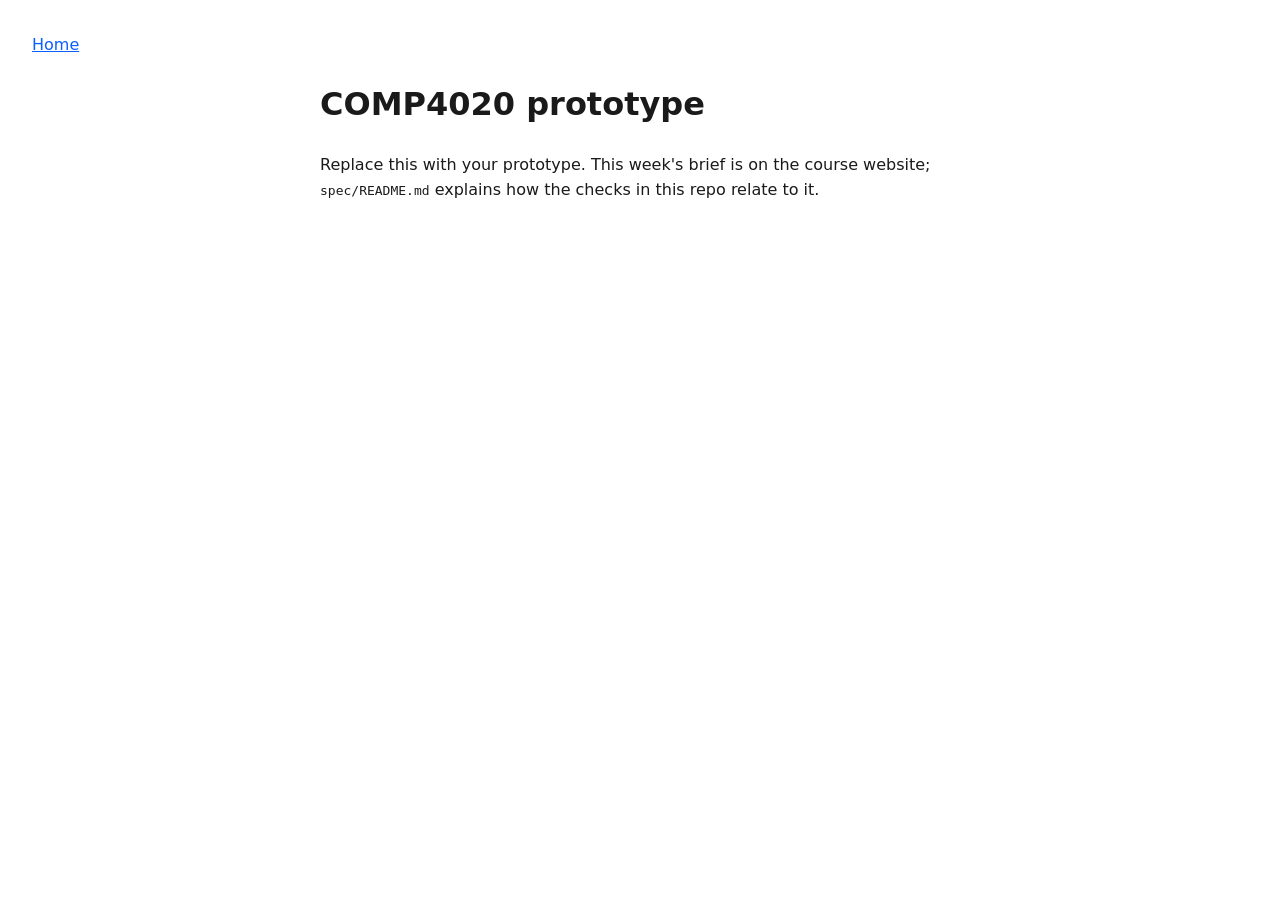
==== index.html @ 518e5206 "Initial commit" ====
<!doctype html>
<html lang="en-AU">
  <head>
    <meta charset="UTF-8" />
    <meta name="viewport" content="width=device-width, initial-scale=1.0" />
    <title>COMP4020 prototype</title>
    <link rel="stylesheet" href="./styles.css" />
  </head>
  <body>
    <header>
      <nav aria-label="Primary">
        <a href="./">Home</a>
      </nav>
    </header>
    <main>
      <h1>COMP4020 prototype</h1>
      <p data-testid="intro">
        Replace this with your prototype. This week's brief is on the course website;
        <code>spec/README.md</code> explains how the checks in this repo relate to it.
      </p>
    </main>
    <script type="module" src="./main.ts"></script>
  </body>
</html>
---- styles.css ----
body {
  margin: 0;
  padding: 2rem;
  font-family: system-ui, sans-serif;
  line-height: 1.6;
  color: #1a1a1a;
}

main {
  max-width: 40rem;
  margin: 0 auto;
}

a {
  color: #0b5fff;
}
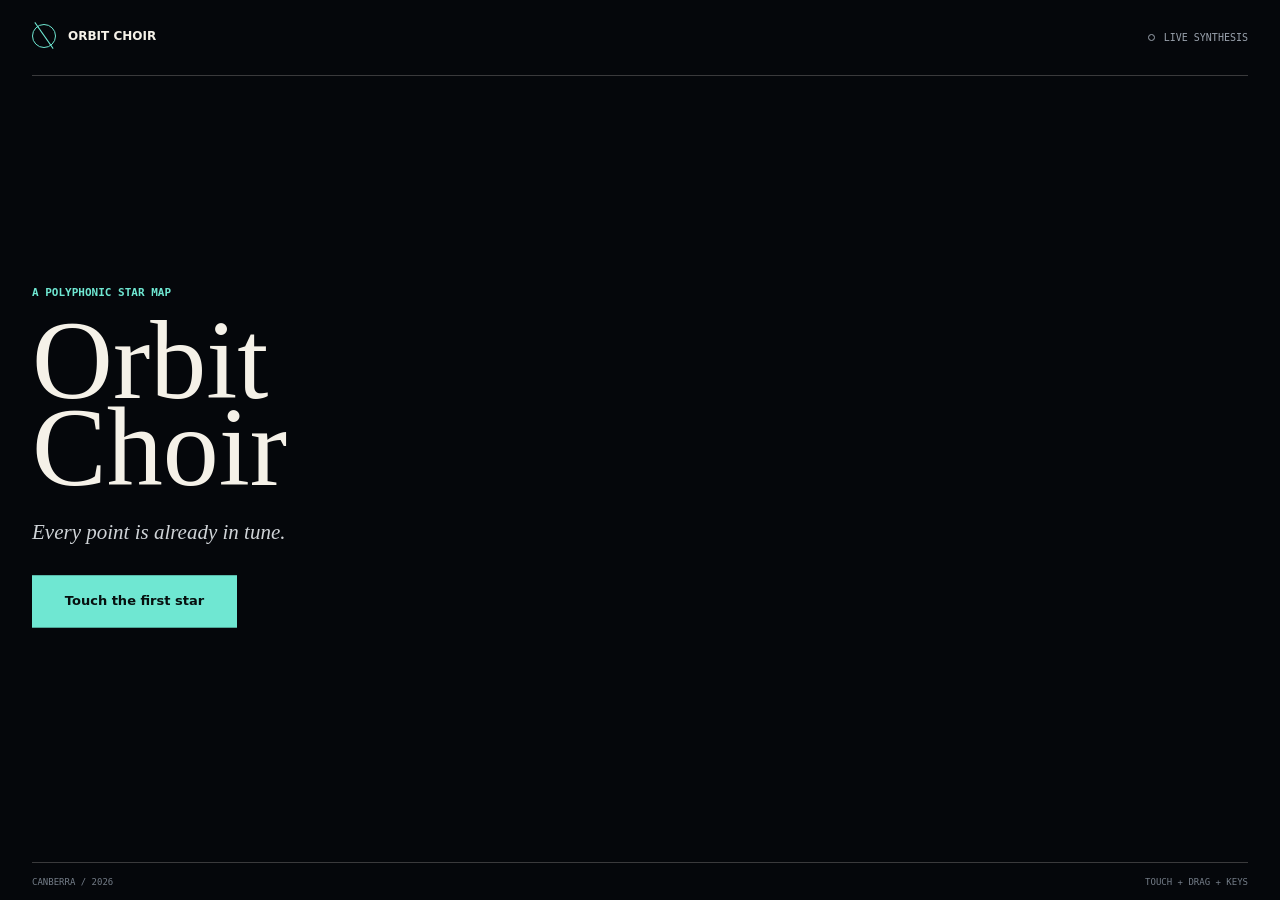
==== commit 29bd67cf: "feat: build the orbit choir instrument" ====
--- a/index.html
+++ b/index.html
@@ -3,21 +3,92 @@
   <head>
     <meta charset="UTF-8" />
     <meta name="viewport" content="width=device-width, initial-scale=1.0" />
-    <title>COMP4020 prototype</title>
+    <title>Orbit Choir | A playable star map</title>
+    <meta
+      name="description"
+      content="Orbit Choir is a browser instrument that turns touch, movement and keys into a luminous field of live-synthesised sound."
+    />
+    <meta property="og:type" content="website" />
+    <meta property="og:image" content="./card.png" />
+    <meta name="twitter:card" content="summary_large_image" />
+    <meta name="theme-color" content="#05070b" />
     <link rel="stylesheet" href="./styles.css" />
   </head>
   <body>
-    <header>
-      <nav aria-label="Primary">
-        <a href="./">Home</a>
-      </nav>
-    </header>
-    <main>
-      <h1>COMP4020 prototype</h1>
-      <p data-testid="intro">
-        Replace this with your prototype. This week's brief is on the course website;
-        <code>spec/README.md</code> explains how the checks in this repo relate to it.
+    <main
+      id="instrument-stage"
+      class="instrument-stage"
+      data-testid="instrument"
+      data-state="waiting"
+    >
+      <canvas
+        id="star-field"
+        aria-label="Playable star field. Touch, drag, or use the letter keys from A to semicolon to make sound."
+      ></canvas>
+
+      <header class="topbar">
+        <nav aria-label="Primary">
+          <a class="wordmark" href="#top" aria-label="Orbit Choir home">
+            <span class="wordmark-mark" aria-hidden="true"></span>
+            <span>ORBIT CHOIR</span>
+          </a>
+        </nav>
+        <div class="live-state" aria-hidden="true">
+          <span class="live-dot"></span>
+          <span>LIVE SYNTHESIS</span>
+        </div>
+      </header>
+
+      <section class="opening" id="top" aria-labelledby="instrument-title">
+        <p class="eyebrow">A POLYPHONIC STAR MAP</p>
+        <h1 id="instrument-title">Orbit<br />Choir</h1>
+        <p class="opening-line">Every point is already in tune.</p>
+        <button
+          class="begin-button"
+          type="button"
+          data-testid="begin-instrument"
+          aria-controls="instrument-stage"
+        >
+          Touch the first star
+        </button>
+      </section>
+
+      <section class="performance-panel" aria-label="Instrument controls">
+        <div class="voice-control" role="group" aria-label="Voice">
+          <span class="control-label">VOICE</span>
+          <button class="voice-button is-active" type="button" data-voice="glass" aria-pressed="true">
+            Glass
+          </button>
+          <button class="voice-button" type="button" data-voice="ember" aria-pressed="false">
+            Ember
+          </button>
+          <button class="voice-button" type="button" data-voice="pulse" aria-pressed="false">
+            Pulse
+          </button>
+        </div>
+        <button class="clear-button" type="button" data-testid="clear-sky">Clear sky</button>
+      </section>
+
+      <section class="readout" aria-label="Current sound">
+        <div>
+          <span class="readout-label">CURRENT STAR</span>
+          <strong class="note-name" data-testid="note-name">C4</strong>
+        </div>
+        <div>
+          <span class="readout-label">CONSTELLATION</span>
+          <strong class="note-count" data-testid="note-count">00</strong>
+        </div>
+      </section>
+
+      <p class="key-line" aria-hidden="true">A&nbsp; S&nbsp; D&nbsp; F&nbsp; G&nbsp; H&nbsp; J&nbsp; K&nbsp; L&nbsp; ;</p>
+      <p class="instrument-status" data-testid="instrument-status" role="status" aria-live="polite">
+        The sky is waiting.
       </p>
+
+      <footer>
+        <span>CANBERRA / 2026</span>
+        <span>TOUCH + DRAG + KEYS</span>
+      </footer>
     </main>
     <script type="module" src="./main.ts"></script>
   </body>
--- a/styles.css
+++ b/styles.css
@@ -1,16 +1,447 @@
+:root {
+  color-scheme: dark;
+  font-family: Inter, ui-sans-serif, system-ui, -apple-system, BlinkMacSystemFont, "Segoe UI", sans-serif;
+  color: #f5f1e8;
+  background: #05070b;
+  font-synthesis: none;
+  --ink: #f5f1e8;
+  --muted: #9aa2ad;
+  --line: rgba(245, 241, 232, 0.22);
+  --cyan: #6fe7d2;
+  --gold: #f4bd5b;
+  --coral: #ff795f;
+}
+
+* {
+  box-sizing: border-box;
+}
+
+html,
 body {
+  min-width: 320px;
+  min-height: 100%;
   margin: 0;
-  padding: 2rem;
-  font-family: system-ui, sans-serif;
-  line-height: 1.6;
-  color: #1a1a1a;
-}
-
-main {
-  max-width: 40rem;
-  margin: 0 auto;
-}
-
+  overflow: hidden;
+  background: #05070b;
+}
+
+button,
 a {
-  color: #0b5fff;
-}
+  -webkit-tap-highlight-color: transparent;
+}
+
+button {
+  color: inherit;
+  font: inherit;
+}
+
+button:focus-visible,
+a:focus-visible {
+  outline: 2px solid var(--gold);
+  outline-offset: 4px;
+}
+
+.instrument-stage {
+  position: relative;
+  width: 100%;
+  min-height: 100svh;
+  isolation: isolate;
+  overflow: hidden;
+  background: #05070b;
+}
+
+#star-field {
+  position: absolute;
+  inset: 0;
+  width: 100%;
+  height: 100%;
+  touch-action: none;
+  cursor: crosshair;
+}
+
+.topbar,
+footer {
+  position: absolute;
+  z-index: 3;
+  right: 32px;
+  left: 32px;
+  display: flex;
+  align-items: center;
+  justify-content: space-between;
+  letter-spacing: 0;
+}
+
+.topbar {
+  top: 0;
+  height: 76px;
+  border-bottom: 1px solid var(--line);
+}
+
+.wordmark {
+  display: inline-flex;
+  gap: 12px;
+  align-items: center;
+  color: var(--ink);
+  font-size: 12px;
+  font-weight: 750;
+  text-decoration: none;
+}
+
+.wordmark-mark {
+  position: relative;
+  width: 24px;
+  height: 24px;
+  border: 1px solid var(--cyan);
+  border-radius: 50%;
+}
+
+.wordmark-mark::after {
+  position: absolute;
+  top: 10px;
+  left: -5px;
+  width: 32px;
+  height: 1px;
+  background: var(--cyan);
+  content: "";
+  transform: rotate(55deg);
+}
+
+.live-state {
+  display: flex;
+  gap: 9px;
+  align-items: center;
+  color: var(--muted);
+  font-family: ui-monospace, SFMono-Regular, Menlo, monospace;
+  font-size: 10px;
+}
+
+.live-dot {
+  width: 7px;
+  height: 7px;
+  border: 1px solid var(--muted);
+  border-radius: 50%;
+}
+
+[data-state="playing"] .live-dot {
+  background: var(--cyan);
+  border-color: var(--cyan);
+  box-shadow: 0 0 12px rgba(111, 231, 210, 0.8);
+}
+
+.opening {
+  position: absolute;
+  z-index: 2;
+  top: 50%;
+  left: max(32px, calc((100% - 1400px) / 2));
+  width: min(620px, calc(100% - 64px));
+  transform: translateY(-48%);
+  transition: opacity 500ms ease, transform 700ms ease, visibility 500ms;
+}
+
+.eyebrow {
+  margin: 0 0 18px;
+  color: var(--cyan);
+  font-family: ui-monospace, SFMono-Regular, Menlo, monospace;
+  font-size: 11px;
+  font-weight: 700;
+}
+
+h1 {
+  max-width: 100%;
+  margin: 0;
+  font-family: Georgia, "Times New Roman", serif;
+  font-size: 112px;
+  font-weight: 400;
+  line-height: 0.78;
+  letter-spacing: 0;
+}
+
+.opening-line {
+  margin: 28px 0 30px;
+  color: #cfd3d7;
+  font-family: Georgia, "Times New Roman", serif;
+  font-size: 21px;
+  font-style: italic;
+}
+
+.begin-button {
+  min-width: 205px;
+  min-height: 52px;
+  padding: 0 22px;
+  border: 1px solid var(--cyan);
+  border-radius: 0;
+  background: var(--cyan);
+  color: #07100f;
+  cursor: pointer;
+  font-size: 13px;
+  font-weight: 760;
+  transition: color 180ms ease, background 180ms ease, transform 180ms ease;
+}
+
+.begin-button:hover {
+  background: transparent;
+  color: var(--cyan);
+  transform: translateY(-2px);
+}
+
+[data-state="playing"] .opening {
+  visibility: hidden;
+  opacity: 0;
+  transform: translateY(-42%);
+  pointer-events: none;
+}
+
+.performance-panel,
+.readout,
+.key-line,
+.instrument-status {
+  position: absolute;
+  z-index: 3;
+  opacity: 0;
+  pointer-events: none;
+  transition: opacity 400ms ease 180ms;
+}
+
+[data-state="playing"] .performance-panel,
+[data-state="playing"] .readout,
+[data-state="playing"] .key-line,
+[data-state="playing"] .instrument-status {
+  opacity: 1;
+  pointer-events: auto;
+}
+
+.performance-panel {
+  top: 96px;
+  right: 32px;
+  display: flex;
+  gap: 30px;
+  align-items: flex-end;
+}
+
+.voice-control {
+  display: flex;
+  align-items: center;
+  border-bottom: 1px solid var(--line);
+}
+
+.control-label {
+  margin-right: 12px;
+  color: var(--muted);
+  font-family: ui-monospace, SFMono-Regular, Menlo, monospace;
+  font-size: 9px;
+}
+
+.voice-button,
+.clear-button {
+  min-height: 35px;
+  border: 0;
+  border-radius: 0;
+  background: transparent;
+  color: var(--muted);
+  cursor: pointer;
+  font-size: 11px;
+}
+
+.voice-button {
+  min-width: 58px;
+  border-bottom: 2px solid transparent;
+}
+
+.voice-button:hover,
+.voice-button.is-active {
+  color: var(--ink);
+}
+
+.voice-button.is-active {
+  border-bottom-color: var(--coral);
+}
+
+.clear-button {
+  padding: 0;
+  color: var(--cyan);
+  text-decoration: underline;
+  text-underline-offset: 5px;
+}
+
+.readout {
+  top: 50%;
+  left: 32px;
+  display: grid;
+  gap: 26px;
+  transform: translateY(-50%);
+}
+
+.readout > div {
+  display: grid;
+  gap: 4px;
+}
+
+.readout-label {
+  color: var(--muted);
+  font-family: ui-monospace, SFMono-Regular, Menlo, monospace;
+  font-size: 9px;
+}
+
+.note-name,
+.note-count {
+  color: var(--ink);
+  font-family: Georgia, "Times New Roman", serif;
+  font-size: 34px;
+  font-weight: 400;
+}
+
+.note-count {
+  color: var(--gold);
+}
+
+.key-line {
+  right: 32px;
+  bottom: 58px;
+  margin: 0;
+  color: var(--muted);
+  font-family: ui-monospace, SFMono-Regular, Menlo, monospace;
+  font-size: 10px;
+}
+
+.instrument-status {
+  bottom: 57px;
+  left: 32px;
+  max-width: 40ch;
+  margin: 0;
+  color: var(--muted);
+  font-size: 11px;
+}
+
+footer {
+  bottom: 0;
+  height: 38px;
+  border-top: 1px solid var(--line);
+  color: #747d88;
+  font-family: ui-monospace, SFMono-Regular, Menlo, monospace;
+  font-size: 9px;
+  pointer-events: none;
+}
+
+@media (max-width: 760px) {
+  .topbar,
+  footer {
+    right: 18px;
+    left: 18px;
+  }
+
+  .topbar {
+    height: 62px;
+  }
+
+  .opening {
+    left: 22px;
+    width: calc(100% - 44px);
+  }
+
+  h1 {
+    font-size: 76px;
+  }
+
+  .opening-line {
+    margin-top: 24px;
+    font-size: 18px;
+  }
+
+  .performance-panel {
+    top: 78px;
+    right: 18px;
+    left: 18px;
+    justify-content: space-between;
+  }
+
+  .readout {
+    top: auto;
+    bottom: 84px;
+    left: 18px;
+    grid-template-columns: auto auto;
+    gap: 26px;
+    transform: none;
+  }
+
+  .key-line {
+    display: none;
+  }
+
+  .instrument-status {
+    top: 132px;
+    bottom: auto;
+    left: 18px;
+  }
+}
+
+@media (max-width: 600px) {
+  .live-state {
+    font-size: 8px;
+  }
+
+  .performance-panel {
+    gap: 14px;
+  }
+
+  .control-label {
+    display: none;
+  }
+
+  .voice-button {
+    min-width: 49px;
+    font-size: 10px;
+  }
+
+  .clear-button {
+    font-size: 10px;
+  }
+
+  footer span:last-child {
+    display: none;
+  }
+}
+
+@media (max-height: 600px) and (orientation: landscape) {
+  .topbar {
+    height: 54px;
+  }
+
+  .opening {
+    transform: translateY(-42%);
+  }
+
+  .eyebrow {
+    margin-bottom: 10px;
+  }
+
+  h1 {
+    font-size: 62px;
+    line-height: 0.82;
+  }
+
+  .opening-line {
+    margin: 16px 0;
+    font-size: 16px;
+  }
+
+  .begin-button {
+    min-height: 44px;
+  }
+
+  .performance-panel {
+    top: 68px;
+  }
+
+  .readout {
+    bottom: 54px;
+  }
+}
+
+@media (prefers-reduced-motion: reduce) {
+  *,
+  *::before,
+  *::after {
+    scroll-behavior: auto !important;
+    transition-duration: 0.01ms !important;
+  }
+}
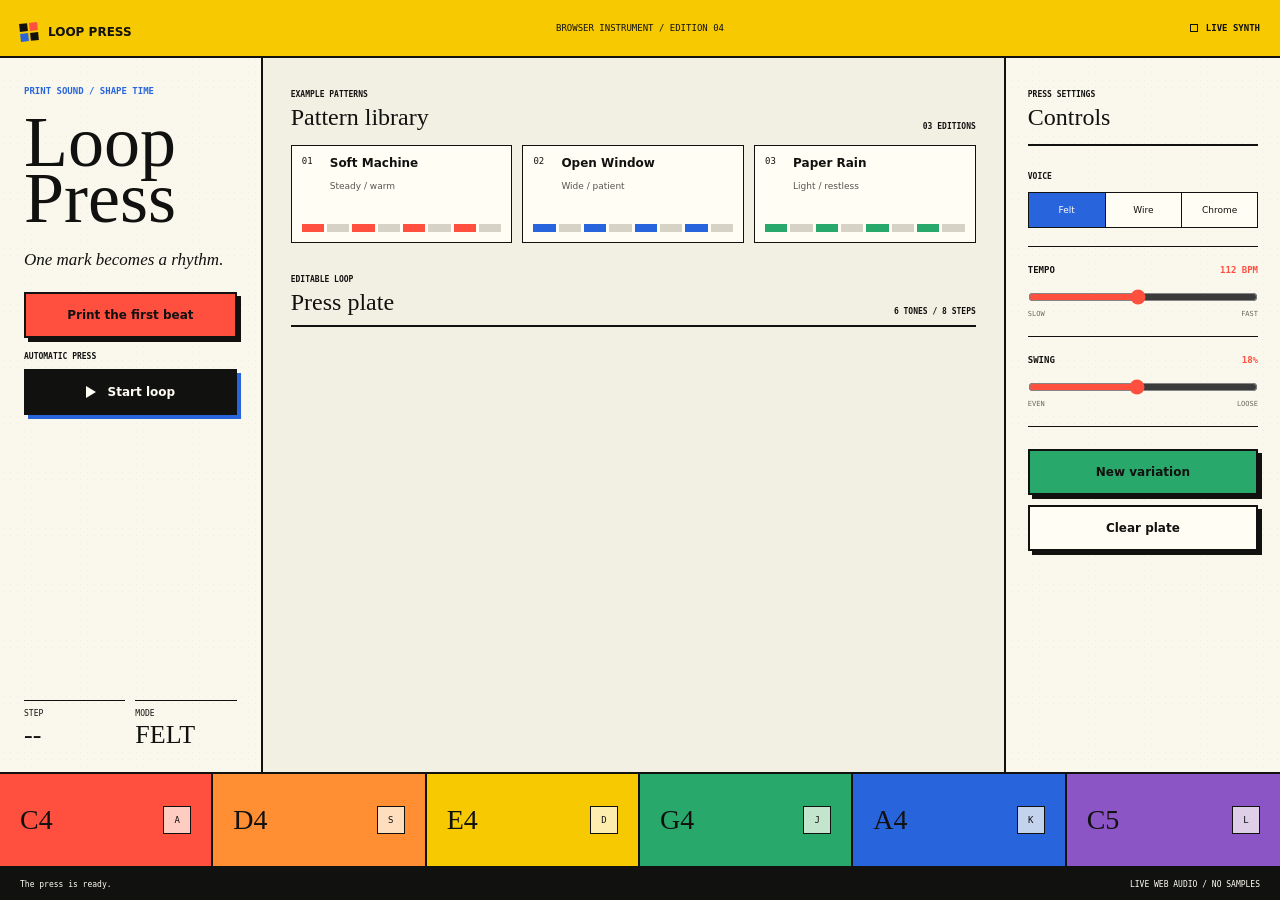
==== commit 8814c1ed: "feat: replace the star map with loop press" ====
--- a/index.html
+++ b/index.html
@@ -3,91 +3,165 @@
   <head>
     <meta charset="UTF-8" />
     <meta name="viewport" content="width=device-width, initial-scale=1.0" />
-    <title>Orbit Choir | A playable star map</title>
+    <title>Loop Press | A playable pattern machine</title>
     <meta
       name="description"
-      content="Orbit Choir is a browser instrument that turns touch, movement and keys into a luminous field of live-synthesised sound."
+      content="Loop Press is a live browser instrument for printing, changing and performing colourful musical patterns."
     />
     <meta property="og:type" content="website" />
-    <meta property="og:image" content="./card.png" />
+    <meta property="og:image" content="./card.jpg" />
     <meta name="twitter:card" content="summary_large_image" />
-    <meta name="theme-color" content="#05070b" />
+    <meta name="theme-color" content="#f2efe3" />
     <link rel="stylesheet" href="./styles.css" />
   </head>
   <body>
-    <main
-      id="instrument-stage"
-      class="instrument-stage"
-      data-testid="instrument"
-      data-state="waiting"
-    >
-      <canvas
-        id="star-field"
-        aria-label="Playable star field. Touch, drag, or use the letter keys from A to semicolon to make sound."
-      ></canvas>
-
-      <header class="topbar">
+    <main id="instrument-stage" data-testid="instrument" data-state="waiting">
+      <header class="app-header">
         <nav aria-label="Primary">
-          <a class="wordmark" href="#top" aria-label="Orbit Choir home">
-            <span class="wordmark-mark" aria-hidden="true"></span>
-            <span>ORBIT CHOIR</span>
+          <a class="wordmark" href="#instrument-stage" aria-label="Loop Press home">
+            <span class="press-mark" aria-hidden="true">
+              <i></i><i></i><i></i><i></i>
+            </span>
+            <span>LOOP PRESS</span>
           </a>
         </nav>
-        <div class="live-state" aria-hidden="true">
-          <span class="live-dot"></span>
-          <span>LIVE SYNTHESIS</span>
-        </div>
+        <p class="edition">BROWSER INSTRUMENT / EDITION 04</p>
+        <div class="live-badge" aria-hidden="true"><span></span>LIVE SYNTH</div>
       </header>
 
-      <section class="opening" id="top" aria-labelledby="instrument-title">
-        <p class="eyebrow">A POLYPHONIC STAR MAP</p>
-        <h1 id="instrument-title">Orbit<br />Choir</h1>
-        <p class="opening-line">Every point is already in tune.</p>
-        <button
-          class="begin-button"
-          type="button"
-          data-testid="begin-instrument"
-          aria-controls="instrument-stage"
-        >
-          Touch the first star
-        </button>
+      <div class="machine-layout">
+        <section class="identity-panel" aria-labelledby="instrument-title">
+          <p class="kicker">PRINT SOUND / SHAPE TIME</p>
+          <h1 id="instrument-title">Loop<br />Press</h1>
+          <p class="thesis">One mark becomes a rhythm.</p>
+
+          <div class="first-sound">
+            <button
+              class="first-sound-button"
+              type="button"
+              data-testid="begin-instrument"
+              aria-controls="instrument-stage"
+            >
+              Print the first beat
+            </button>
+          </div>
+
+          <div class="transport-block">
+            <span class="field-label">AUTOMATIC PRESS</span>
+            <button
+              class="transport-button"
+              type="button"
+              data-testid="transport-toggle"
+              aria-pressed="false"
+            >
+              <span class="transport-symbol" aria-hidden="true"></span>
+              <span data-transport-label>Start loop</span>
+            </button>
+          </div>
+
+          <div class="machine-readout" aria-label="Loop state">
+            <div><span>STEP</span><strong data-testid="current-step">--</strong></div>
+            <div><span>MODE</span><strong data-testid="current-voice">FELT</strong></div>
+          </div>
+        </section>
+
+        <section class="workbench" aria-labelledby="pattern-title">
+          <header class="section-heading">
+            <div>
+              <span class="field-label">EXAMPLE PATTERNS</span>
+              <h2 id="pattern-title">Pattern library</h2>
+            </div>
+            <span class="library-count">03 EDITIONS</span>
+          </header>
+
+          <div class="preset-list" role="group" aria-label="Example patterns">
+            <button type="button" data-preset="soft-machine" aria-pressed="false">
+              <span class="preset-number">01</span>
+              <strong>Soft Machine</strong>
+              <small>Steady / warm</small>
+              <span class="preset-rhythm" aria-hidden="true"><i></i><i></i><i></i><i></i><i></i><i></i><i></i><i></i></span>
+            </button>
+            <button type="button" data-preset="open-window" aria-pressed="false">
+              <span class="preset-number">02</span>
+              <strong>Open Window</strong>
+              <small>Wide / patient</small>
+              <span class="preset-rhythm" aria-hidden="true"><i></i><i></i><i></i><i></i><i></i><i></i><i></i><i></i></span>
+            </button>
+            <button type="button" data-preset="paper-rain" aria-pressed="false">
+              <span class="preset-number">03</span>
+              <strong>Paper Rain</strong>
+              <small>Light / restless</small>
+              <span class="preset-rhythm" aria-hidden="true"><i></i><i></i><i></i><i></i><i></i><i></i><i></i><i></i></span>
+            </button>
+          </div>
+
+          <section class="press-plate" aria-labelledby="plate-title">
+            <header>
+              <div>
+                <span class="field-label">EDITABLE LOOP</span>
+                <h2 id="plate-title">Press plate</h2>
+              </div>
+              <span class="plate-format">6 TONES / 8 STEPS</span>
+            </header>
+            <div class="beat-header" id="beat-header" aria-hidden="true"></div>
+            <div
+              class="matrix-grid"
+              id="matrix-grid"
+              data-testid="sequencer-grid"
+              role="grid"
+              aria-label="Editable six-note, eight-step music pattern"
+            ></div>
+          </section>
+        </section>
+
+        <aside class="control-panel" aria-labelledby="controls-title">
+          <header class="section-heading compact-heading">
+            <div>
+              <span class="field-label">PRESS SETTINGS</span>
+              <h2 id="controls-title">Controls</h2>
+            </div>
+          </header>
+
+          <section class="control-section">
+            <span class="field-label">VOICE</span>
+            <div class="voice-switch" role="group" aria-label="Synth voice">
+              <button type="button" data-voice="felt" class="is-active" aria-pressed="true">Felt</button>
+              <button type="button" data-voice="wire" aria-pressed="false">Wire</button>
+              <button type="button" data-voice="chrome" aria-pressed="false">Chrome</button>
+            </div>
+          </section>
+
+          <section class="control-section range-control">
+            <label for="tempo"><span>TEMPO</span><output id="tempo-output" for="tempo">112 BPM</output></label>
+            <input id="tempo" name="tempo" type="range" min="72" max="156" value="112" />
+            <div class="range-ends" aria-hidden="true"><span>SLOW</span><span>FAST</span></div>
+          </section>
+
+          <section class="control-section range-control">
+            <label for="swing"><span>SWING</span><output id="swing-output" for="swing">18%</output></label>
+            <input id="swing" name="swing" type="range" min="0" max="38" value="18" />
+            <div class="range-ends" aria-hidden="true"><span>EVEN</span><span>LOOSE</span></div>
+          </section>
+
+          <div class="pattern-actions">
+            <button type="button" data-testid="variation-pattern">New variation</button>
+            <button type="button" data-testid="clear-pattern">Clear plate</button>
+          </div>
+        </aside>
+      </div>
+
+      <section class="manual-pads" aria-label="Manual note keys">
+        <button type="button" data-note-pad data-note-index="0" style="--pad-colour: #ff4f3f"><span>C4</span><kbd>A</kbd></button>
+        <button type="button" data-note-pad data-note-index="1" style="--pad-colour: #ff8f32"><span>D4</span><kbd>S</kbd></button>
+        <button type="button" data-note-pad data-note-index="2" style="--pad-colour: #f7c900"><span>E4</span><kbd>D</kbd></button>
+        <button type="button" data-note-pad data-note-index="3" style="--pad-colour: #28a96b"><span>G4</span><kbd>J</kbd></button>
+        <button type="button" data-note-pad data-note-index="4" style="--pad-colour: #2864dc"><span>A4</span><kbd>K</kbd></button>
+        <button type="button" data-note-pad data-note-index="5" style="--pad-colour: #8b55c5"><span>C5</span><kbd>L</kbd></button>
       </section>
 
-      <section class="performance-panel" aria-label="Instrument controls">
-        <div class="voice-control" role="group" aria-label="Voice">
-          <span class="control-label">VOICE</span>
-          <button class="voice-button is-active" type="button" data-voice="glass" aria-pressed="true">
-            Glass
-          </button>
-          <button class="voice-button" type="button" data-voice="ember" aria-pressed="false">
-            Ember
-          </button>
-          <button class="voice-button" type="button" data-voice="pulse" aria-pressed="false">
-            Pulse
-          </button>
-        </div>
-        <button class="clear-button" type="button" data-testid="clear-sky">Clear sky</button>
-      </section>
-
-      <section class="readout" aria-label="Current sound">
-        <div>
-          <span class="readout-label">CURRENT STAR</span>
-          <strong class="note-name" data-testid="note-name">C4</strong>
-        </div>
-        <div>
-          <span class="readout-label">CONSTELLATION</span>
-          <strong class="note-count" data-testid="note-count">00</strong>
-        </div>
-      </section>
-
-      <p class="key-line" aria-hidden="true">A&nbsp; S&nbsp; D&nbsp; F&nbsp; G&nbsp; H&nbsp; J&nbsp; K&nbsp; L&nbsp; ;</p>
-      <p class="instrument-status" data-testid="instrument-status" role="status" aria-live="polite">
-        The sky is waiting.
-      </p>
-
-      <footer>
-        <span>CANBERRA / 2026</span>
-        <span>TOUCH + DRAG + KEYS</span>
+      <footer class="status-bar">
+        <p data-testid="instrument-status" role="status" aria-live="polite">The press is ready.</p>
+        <p>LIVE WEB AUDIO / NO SAMPLES</p>
       </footer>
     </main>
     <script type="module" src="./main.ts"></script>
--- a/styles.css
+++ b/styles.css
@@ -1,15 +1,18 @@
 :root {
-  color-scheme: dark;
+  color-scheme: light;
   font-family: Inter, ui-sans-serif, system-ui, -apple-system, BlinkMacSystemFont, "Segoe UI", sans-serif;
-  color: #f5f1e8;
-  background: #05070b;
+  color: #11110f;
+  background: #f2efe3;
   font-synthesis: none;
-  --ink: #f5f1e8;
-  --muted: #9aa2ad;
-  --line: rgba(245, 241, 232, 0.22);
-  --cyan: #6fe7d2;
-  --gold: #f4bd5b;
-  --coral: #ff795f;
+  --paper: #f2efe3;
+  --clean: #fffdf4;
+  --ink: #11110f;
+  --red: #ff4f3f;
+  --orange: #ff8f32;
+  --yellow: #f7c900;
+  --green: #28a96b;
+  --blue: #2864dc;
+  --violet: #8b55c5;
 }
 
 * {
@@ -21,419 +24,831 @@
   min-width: 320px;
   min-height: 100%;
   margin: 0;
-  overflow: hidden;
-  background: #05070b;
+  background: var(--paper);
+}
+
+body {
+  overflow-x: hidden;
 }
 
 button,
-a {
+input {
+  font: inherit;
+}
+
+button,
+a,
+input {
   -webkit-tap-highlight-color: transparent;
 }
 
+button:focus-visible,
+a:focus-visible,
+input:focus-visible {
+  outline: 3px solid var(--blue);
+  outline-offset: 3px;
+}
+
 button {
-  color: inherit;
-  font: inherit;
-}
-
-button:focus-visible,
-a:focus-visible {
-  outline: 2px solid var(--gold);
-  outline-offset: 4px;
-}
-
-.instrument-stage {
-  position: relative;
+  border-radius: 0;
+}
+
+#instrument-stage {
+  display: grid;
+  grid-template-rows: 58px minmax(560px, 1fr) 92px 34px;
   width: 100%;
   min-height: 100svh;
-  isolation: isolate;
+  background-color: var(--paper);
+  background-image: radial-gradient(rgba(17, 17, 15, 0.12) 0.55px, transparent 0.55px);
+  background-size: 7px 7px;
+}
+
+.app-header,
+.status-bar {
+  display: grid;
+  grid-template-columns: 1fr auto 1fr;
+  align-items: center;
+  padding: 0 20px;
+  border-color: var(--ink);
+  background: var(--yellow);
+}
+
+.app-header {
+  border-bottom: 2px solid var(--ink);
+}
+
+.wordmark {
+  display: inline-flex;
+  gap: 10px;
+  align-items: center;
+  color: var(--ink);
+  font-size: 12px;
+  font-weight: 850;
+  text-decoration: none;
+}
+
+.press-mark {
+  display: grid;
+  grid-template-columns: repeat(2, 8px);
+  gap: 2px;
+  width: 18px;
+  height: 18px;
+  transform: rotate(-6deg);
+}
+
+.press-mark i {
+  display: block;
+  background: var(--ink);
+}
+
+.press-mark i:nth-child(2) {
+  background: var(--red);
+}
+
+.press-mark i:nth-child(3) {
+  background: var(--blue);
+}
+
+.edition,
+.live-badge,
+.status-bar,
+.field-label,
+.library-count,
+.plate-format,
+.range-ends {
+  font-family: ui-monospace, SFMono-Regular, Menlo, monospace;
+  letter-spacing: 0;
+}
+
+.edition {
+  margin: 0;
+  font-size: 9px;
+}
+
+.live-badge {
+  display: flex;
+  gap: 8px;
+  align-items: center;
+  justify-self: end;
+  font-size: 9px;
+  font-weight: 700;
+}
+
+.live-badge span {
+  width: 8px;
+  height: 8px;
+  border: 1px solid var(--ink);
+  background: transparent;
+}
+
+[data-state="active"] .live-badge span {
+  background: var(--green);
+}
+
+.machine-layout {
+  display: grid;
+  grid-template-columns: minmax(220px, 0.78fr) minmax(540px, 2.2fr) minmax(220px, 0.82fr);
+  min-height: 0;
+  border-bottom: 2px solid var(--ink);
+}
+
+.identity-panel,
+.control-panel,
+.workbench {
+  min-width: 0;
+}
+
+.identity-panel {
+  position: relative;
+  display: flex;
+  flex-direction: column;
+  padding: 28px 24px 22px;
+  border-right: 2px solid var(--ink);
+  background: rgba(255, 253, 244, 0.62);
+}
+
+.kicker {
+  margin: 0 0 18px;
+  color: var(--blue);
+  font-family: ui-monospace, SFMono-Regular, Menlo, monospace;
+  font-size: 9px;
+  font-weight: 800;
+}
+
+h1,
+h2,
+p {
+  letter-spacing: 0;
+}
+
+h1 {
+  margin: 0;
+  font-family: Georgia, "Times New Roman", serif;
+  font-size: 72px;
+  font-weight: 400;
+  line-height: 0.78;
+}
+
+.thesis {
+  margin: 24px 0 22px;
+  font-family: Georgia, "Times New Roman", serif;
+  font-size: 17px;
+  font-style: italic;
+}
+
+.first-sound-button,
+.transport-button,
+.pattern-actions button {
+  width: 100%;
+  min-height: 46px;
+  border: 2px solid var(--ink);
+  background: var(--clean);
+  color: var(--ink);
+  cursor: pointer;
+  font-size: 12px;
+  font-weight: 800;
+  box-shadow: 4px 4px 0 var(--ink);
+  transition: transform 120ms ease, box-shadow 120ms ease;
+}
+
+.first-sound-button {
+  background: var(--red);
+}
+
+.first-sound-button:hover,
+.transport-button:hover,
+.pattern-actions button:hover {
+  box-shadow: 2px 2px 0 var(--ink);
+  transform: translate(2px, 2px);
+}
+
+[data-state="active"] .first-sound {
+  display: none;
+}
+
+.transport-block {
+  display: grid;
+  gap: 8px;
+  margin-top: 22px;
+}
+
+[data-state="waiting"] .transport-block {
+  margin-top: 14px;
+}
+
+.transport-button {
+  display: flex;
+  gap: 12px;
+  align-items: center;
+  justify-content: center;
+  background: var(--ink);
+  color: var(--clean);
+  box-shadow: 4px 4px 0 var(--blue);
+}
+
+.transport-button:hover {
+  box-shadow: 2px 2px 0 var(--blue);
+}
+
+.transport-symbol {
+  display: block;
+  width: 0;
+  height: 0;
+  border-top: 6px solid transparent;
+  border-bottom: 6px solid transparent;
+  border-left: 10px solid currentColor;
+}
+
+.transport-button[aria-pressed="true"] .transport-symbol {
+  width: 10px;
+  height: 12px;
+  border: 0;
+  background: linear-gradient(90deg, currentColor 0 35%, transparent 35% 65%, currentColor 65% 100%);
+}
+
+.machine-readout {
+  display: grid;
+  grid-template-columns: 1fr 1fr;
+  gap: 10px;
+  margin-top: auto;
+  padding-top: 22px;
+}
+
+.machine-readout > div {
+  display: grid;
+  gap: 2px;
+  padding-top: 8px;
+  border-top: 1px solid var(--ink);
+}
+
+.machine-readout span {
+  font-family: ui-monospace, SFMono-Regular, Menlo, monospace;
+  font-size: 8px;
+}
+
+.machine-readout strong {
+  font-family: Georgia, "Times New Roman", serif;
+  font-size: 26px;
+  font-weight: 400;
+}
+
+.workbench {
+  padding: 24px 28px 22px;
+  background: var(--paper);
+}
+
+.section-heading,
+.press-plate > header {
+  display: flex;
+  align-items: end;
+  justify-content: space-between;
+}
+
+.section-heading h2,
+.press-plate h2 {
+  margin: 3px 0 0;
+  font-family: Georgia, "Times New Roman", serif;
+  font-size: 24px;
+  font-weight: 400;
+}
+
+.field-label,
+.library-count,
+.plate-format {
+  font-size: 8px;
+  font-weight: 750;
+}
+
+.preset-list {
+  display: grid;
+  grid-template-columns: repeat(3, 1fr);
+  gap: 10px;
+  margin-top: 14px;
+}
+
+.preset-list > button {
+  position: relative;
+  display: grid;
+  grid-template-columns: 28px 1fr;
+  grid-template-rows: auto auto auto;
+  min-width: 0;
+  min-height: 98px;
+  padding: 10px;
   overflow: hidden;
-  background: #05070b;
-}
-
-#star-field {
+  border: 1px solid var(--ink);
+  background: var(--clean);
+  color: var(--ink);
+  text-align: left;
+  cursor: pointer;
+}
+
+.preset-list > button:hover,
+.preset-list > button[aria-pressed="true"] {
+  border-width: 2px;
+  padding: 9px;
+  background: var(--yellow);
+}
+
+.preset-number {
+  grid-row: 1 / 3;
+  font-family: ui-monospace, SFMono-Regular, Menlo, monospace;
+  font-size: 9px;
+}
+
+.preset-list strong {
+  overflow: hidden;
+  font-size: 12px;
+  text-overflow: ellipsis;
+  white-space: nowrap;
+}
+
+.preset-list small {
+  color: #57564f;
+  font-size: 9px;
+}
+
+.preset-rhythm {
+  grid-column: 1 / -1;
+  display: grid;
+  grid-template-columns: repeat(8, 1fr);
+  gap: 3px;
+  align-self: end;
+  margin-top: 10px;
+}
+
+.preset-rhythm i {
+  display: block;
+  height: 8px;
+  background: #d6d2c5;
+}
+
+.preset-rhythm i:nth-child(2n + 1) {
+  background: var(--red);
+}
+
+.preset-list > button:nth-child(2) .preset-rhythm i:nth-child(2n + 1) {
+  background: var(--blue);
+}
+
+.preset-list > button:nth-child(3) .preset-rhythm i:nth-child(2n + 1) {
+  background: var(--green);
+}
+
+.press-plate {
+  margin-top: 24px;
+}
+
+.press-plate > header {
+  padding-bottom: 9px;
+  border-bottom: 2px solid var(--ink);
+}
+
+.beat-header,
+.matrix-grid {
+  display: grid;
+  grid-template-columns: 42px repeat(8, minmax(24px, 1fr));
+}
+
+.beat-header {
+  margin-top: 10px;
+}
+
+.beat-header span {
+  padding: 0 3px 5px;
+  color: #67645b;
+  font-family: ui-monospace, SFMono-Regular, Menlo, monospace;
+  font-size: 8px;
+  text-align: center;
+}
+
+.beat-header span:first-child {
+  text-align: left;
+}
+
+.matrix-grid {
+  gap: 5px 4px;
+  touch-action: none;
+  user-select: none;
+}
+
+.row-label {
+  display: flex;
+  align-items: center;
+  color: #57564f;
+  font-family: ui-monospace, SFMono-Regular, Menlo, monospace;
+  font-size: 9px;
+}
+
+.matrix-cell {
+  position: relative;
+  min-width: 0;
+  min-height: 47px;
+  padding: 0;
+  border: 1px solid var(--ink);
+  background: var(--clean);
+  cursor: crosshair;
+}
+
+.matrix-cell::after {
   position: absolute;
-  inset: 0;
+  inset: 5px;
+  border: 1px solid rgba(17, 17, 15, 0.12);
+  content: "";
+}
+
+.matrix-cell:hover {
+  border-width: 3px;
+}
+
+.matrix-cell.is-active {
+  background: var(--note-colour);
+}
+
+.matrix-cell.is-active::after {
+  inset: 50% auto auto 50%;
+  width: 8px;
+  height: 8px;
+  border: 0;
+  background: var(--ink);
+  content: "";
+  transform: translate(-50%, -50%) rotate(8deg);
+}
+
+.matrix-cell.is-current {
+  box-shadow: inset 0 -6px 0 var(--ink);
+}
+
+.matrix-cell.is-sounding {
+  outline: 3px solid var(--yellow);
+  outline-offset: 1px;
+}
+
+.control-panel {
+  padding: 24px 22px 22px;
+  border-left: 2px solid var(--ink);
+  background: rgba(255, 253, 244, 0.62);
+}
+
+.compact-heading {
+  padding-bottom: 13px;
+  border-bottom: 2px solid var(--ink);
+}
+
+.control-section {
+  padding: 18px 0;
+  border-bottom: 1px solid var(--ink);
+}
+
+.voice-switch {
+  display: grid;
+  grid-template-columns: repeat(3, 1fr);
+  margin-top: 9px;
+}
+
+.voice-switch button {
+  min-height: 36px;
+  border: 1px solid var(--ink);
+  border-right: 0;
+  background: var(--clean);
+  color: var(--ink);
+  cursor: pointer;
+  font-size: 9px;
+}
+
+.voice-switch button:last-child {
+  border-right: 1px solid var(--ink);
+}
+
+.voice-switch button:hover,
+.voice-switch button.is-active {
+  background: var(--blue);
+  color: var(--clean);
+}
+
+.range-control label,
+.range-ends {
+  display: flex;
+  justify-content: space-between;
+}
+
+.range-control label {
+  font-family: ui-monospace, SFMono-Regular, Menlo, monospace;
+  font-size: 9px;
+  font-weight: 750;
+}
+
+.range-control output {
+  color: var(--red);
+}
+
+.range-control input {
   width: 100%;
-  height: 100%;
-  touch-action: none;
-  cursor: crosshair;
-}
-
-.topbar,
-footer {
-  position: absolute;
-  z-index: 3;
-  right: 32px;
-  left: 32px;
+  margin: 14px 0 5px;
+  accent-color: var(--red);
+  cursor: ew-resize;
+}
+
+.range-ends {
+  color: #6b685e;
+  font-size: 7px;
+}
+
+.pattern-actions {
+  display: grid;
+  gap: 10px;
+  margin-top: 22px;
+}
+
+.pattern-actions button:first-child {
+  background: var(--green);
+}
+
+.manual-pads {
+  display: grid;
+  grid-template-columns: repeat(6, 1fr);
+  min-width: 0;
+}
+
+.manual-pads button {
+  position: relative;
   display: flex;
   align-items: center;
   justify-content: space-between;
-  letter-spacing: 0;
-}
-
-.topbar {
-  top: 0;
-  height: 76px;
-  border-bottom: 1px solid var(--line);
-}
-
-.wordmark {
-  display: inline-flex;
-  gap: 12px;
-  align-items: center;
+  min-width: 0;
+  padding: 14px 20px;
+  border: 0;
+  border-right: 2px solid var(--ink);
+  background: var(--pad-colour);
   color: var(--ink);
-  font-size: 12px;
-  font-weight: 750;
-  text-decoration: none;
-}
-
-.wordmark-mark {
-  position: relative;
-  width: 24px;
-  height: 24px;
-  border: 1px solid var(--cyan);
-  border-radius: 50%;
-}
-
-.wordmark-mark::after {
-  position: absolute;
-  top: 10px;
-  left: -5px;
-  width: 32px;
-  height: 1px;
-  background: var(--cyan);
-  content: "";
-  transform: rotate(55deg);
-}
-
-.live-state {
-  display: flex;
-  gap: 9px;
-  align-items: center;
-  color: var(--muted);
-  font-family: ui-monospace, SFMono-Regular, Menlo, monospace;
-  font-size: 10px;
-}
-
-.live-dot {
-  width: 7px;
-  height: 7px;
-  border: 1px solid var(--muted);
-  border-radius: 50%;
-}
-
-[data-state="playing"] .live-dot {
-  background: var(--cyan);
-  border-color: var(--cyan);
-  box-shadow: 0 0 12px rgba(111, 231, 210, 0.8);
-}
-
-.opening {
-  position: absolute;
-  z-index: 2;
-  top: 50%;
-  left: max(32px, calc((100% - 1400px) / 2));
-  width: min(620px, calc(100% - 64px));
-  transform: translateY(-48%);
-  transition: opacity 500ms ease, transform 700ms ease, visibility 500ms;
-}
-
-.eyebrow {
-  margin: 0 0 18px;
-  color: var(--cyan);
-  font-family: ui-monospace, SFMono-Regular, Menlo, monospace;
-  font-size: 11px;
-  font-weight: 700;
-}
-
-h1 {
-  max-width: 100%;
-  margin: 0;
+  cursor: pointer;
+  overflow: hidden;
+}
+
+.manual-pads button:last-child {
+  border-right: 0;
+}
+
+.manual-pads button:hover,
+.manual-pads button.is-sounding {
+  box-shadow: inset 0 0 0 5px var(--ink);
+}
+
+.manual-pads span {
   font-family: Georgia, "Times New Roman", serif;
-  font-size: 112px;
-  font-weight: 400;
-  line-height: 0.78;
-  letter-spacing: 0;
-}
-
-.opening-line {
-  margin: 28px 0 30px;
-  color: #cfd3d7;
-  font-family: Georgia, "Times New Roman", serif;
-  font-size: 21px;
-  font-style: italic;
-}
-
-.begin-button {
-  min-width: 205px;
-  min-height: 52px;
-  padding: 0 22px;
-  border: 1px solid var(--cyan);
-  border-radius: 0;
-  background: var(--cyan);
-  color: #07100f;
-  cursor: pointer;
-  font-size: 13px;
-  font-weight: 760;
-  transition: color 180ms ease, background 180ms ease, transform 180ms ease;
-}
-
-.begin-button:hover {
-  background: transparent;
-  color: var(--cyan);
-  transform: translateY(-2px);
-}
-
-[data-state="playing"] .opening {
-  visibility: hidden;
-  opacity: 0;
-  transform: translateY(-42%);
-  pointer-events: none;
-}
-
-.performance-panel,
-.readout,
-.key-line,
-.instrument-status {
-  position: absolute;
-  z-index: 3;
-  opacity: 0;
-  pointer-events: none;
-  transition: opacity 400ms ease 180ms;
-}
-
-[data-state="playing"] .performance-panel,
-[data-state="playing"] .readout,
-[data-state="playing"] .key-line,
-[data-state="playing"] .instrument-status {
-  opacity: 1;
-  pointer-events: auto;
-}
-
-.performance-panel {
-  top: 96px;
-  right: 32px;
-  display: flex;
-  gap: 30px;
-  align-items: flex-end;
-}
-
-.voice-control {
-  display: flex;
-  align-items: center;
-  border-bottom: 1px solid var(--line);
-}
-
-.control-label {
-  margin-right: 12px;
-  color: var(--muted);
+  font-size: 28px;
+}
+
+.manual-pads kbd {
+  display: grid;
+  width: 28px;
+  height: 28px;
+  place-items: center;
+  border: 1px solid var(--ink);
+  background: rgba(255, 253, 244, 0.72);
   font-family: ui-monospace, SFMono-Regular, Menlo, monospace;
   font-size: 9px;
 }
 
-.voice-button,
-.clear-button {
-  min-height: 35px;
-  border: 0;
-  border-radius: 0;
-  background: transparent;
-  color: var(--muted);
-  cursor: pointer;
-  font-size: 11px;
-}
-
-.voice-button {
-  min-width: 58px;
-  border-bottom: 2px solid transparent;
-}
-
-.voice-button:hover,
-.voice-button.is-active {
-  color: var(--ink);
-}
-
-.voice-button.is-active {
-  border-bottom-color: var(--coral);
-}
-
-.clear-button {
-  padding: 0;
-  color: var(--cyan);
-  text-decoration: underline;
-  text-underline-offset: 5px;
-}
-
-.readout {
-  top: 50%;
-  left: 32px;
-  display: grid;
-  gap: 26px;
-  transform: translateY(-50%);
-}
-
-.readout > div {
-  display: grid;
-  gap: 4px;
-}
-
-.readout-label {
-  color: var(--muted);
-  font-family: ui-monospace, SFMono-Regular, Menlo, monospace;
-  font-size: 9px;
-}
-
-.note-name,
-.note-count {
-  color: var(--ink);
-  font-family: Georgia, "Times New Roman", serif;
-  font-size: 34px;
-  font-weight: 400;
-}
-
-.note-count {
-  color: var(--gold);
-}
-
-.key-line {
-  right: 32px;
-  bottom: 58px;
+.status-bar {
+  grid-template-columns: 1fr auto;
+  border-top: 2px solid var(--ink);
+  background: var(--ink);
+  color: var(--clean);
+  font-size: 8px;
+}
+
+.status-bar p {
   margin: 0;
-  color: var(--muted);
-  font-family: ui-monospace, SFMono-Regular, Menlo, monospace;
-  font-size: 10px;
-}
-
-.instrument-status {
-  bottom: 57px;
-  left: 32px;
-  max-width: 40ch;
-  margin: 0;
-  color: var(--muted);
-  font-size: 11px;
-}
-
-footer {
-  bottom: 0;
-  height: 38px;
-  border-top: 1px solid var(--line);
-  color: #747d88;
-  font-family: ui-monospace, SFMono-Regular, Menlo, monospace;
-  font-size: 9px;
-  pointer-events: none;
-}
-
-@media (max-width: 760px) {
-  .topbar,
-  footer {
-    right: 18px;
-    left: 18px;
-  }
-
-  .topbar {
-    height: 62px;
-  }
-
-  .opening {
-    left: 22px;
-    width: calc(100% - 44px);
+}
+
+@media (max-width: 1100px) {
+  #instrument-stage {
+    grid-template-rows: 58px auto 78px 34px;
+  }
+
+  .machine-layout {
+    grid-template-columns: 210px minmax(470px, 1fr);
+  }
+
+  .control-panel {
+    grid-column: 1 / -1;
+    display: grid;
+    grid-template-columns: 180px repeat(2, 1fr) 180px;
+    gap: 18px;
+    border-top: 2px solid var(--ink);
+    border-left: 0;
+  }
+
+  .compact-heading,
+  .control-section {
+    border-bottom: 0;
+  }
+
+  .pattern-actions {
+    margin-top: 0;
+  }
+}
+
+@media (max-width: 700px) {
+  #instrument-stage {
+    display: block;
+    min-height: 100svh;
+  }
+
+  .app-header {
+    position: relative;
+    z-index: 5;
+    grid-template-columns: 1fr auto;
+    height: 54px;
+    padding: 0 14px;
+  }
+
+  .edition {
+    display: none;
+  }
+
+  .machine-layout {
+    display: block;
+  }
+
+  .identity-panel {
+    display: grid;
+    grid-template-columns: 1fr 1fr;
+    gap: 12px 18px;
+    padding: 20px 16px 18px;
+    border-right: 0;
+    border-bottom: 2px solid var(--ink);
+  }
+
+  .kicker,
+  .thesis {
+    grid-column: 1 / -1;
+  }
+
+  .kicker {
+    margin-bottom: 0;
   }
 
   h1 {
-    font-size: 76px;
-  }
-
-  .opening-line {
-    margin-top: 24px;
-    font-size: 18px;
-  }
-
-  .performance-panel {
-    top: 78px;
-    right: 18px;
-    left: 18px;
-    justify-content: space-between;
-  }
-
-  .readout {
-    top: auto;
-    bottom: 84px;
-    left: 18px;
-    grid-template-columns: auto auto;
-    gap: 26px;
-    transform: none;
-  }
-
-  .key-line {
+    font-size: 52px;
+  }
+
+  .thesis {
+    margin: 0;
+  }
+
+  .first-sound,
+  .transport-block {
+    align-self: end;
+    margin-top: 0;
+  }
+
+  [data-state="waiting"] .transport-block {
+    margin-top: 0;
+  }
+
+  .machine-readout {
+    grid-column: 1 / -1;
+    margin-top: 4px;
+    padding-top: 0;
+  }
+
+  [data-state="waiting"] .machine-readout {
     display: none;
   }
 
-  .instrument-status {
-    top: 132px;
-    bottom: auto;
-    left: 18px;
-  }
-}
-
-@media (max-width: 600px) {
-  .live-state {
+  .workbench {
+    padding: 18px 14px 20px;
+  }
+
+  .preset-list {
+    gap: 6px;
+  }
+
+  .preset-list > button {
+    display: block;
+    min-height: 82px;
+    padding: 8px;
+  }
+
+  .preset-list > button:hover,
+  .preset-list > button[aria-pressed="true"] {
+    padding: 7px;
+  }
+
+  .preset-number,
+  .preset-list small {
+    display: none;
+  }
+
+  .preset-list strong {
+    display: block;
+    min-height: 28px;
+    white-space: normal;
+  }
+
+  .preset-rhythm {
+    margin-top: 8px;
+  }
+
+  .press-plate {
+    margin-top: 20px;
+  }
+
+  .beat-header,
+  .matrix-grid {
+    grid-template-columns: 32px repeat(8, minmax(0, 1fr));
+  }
+
+  .matrix-grid {
+    gap: 4px 3px;
+  }
+
+  .matrix-cell {
+    min-height: 38px;
+  }
+
+  .matrix-cell::after {
+    inset: 4px;
+  }
+
+  .control-panel {
+    display: grid;
+    grid-template-columns: 1fr 1fr;
+    gap: 0 16px;
+    padding: 18px 16px 22px;
+    border-top: 2px solid var(--ink);
+    border-left: 0;
+  }
+
+  .compact-heading,
+  .pattern-actions {
+    grid-column: 1 / -1;
+  }
+
+  .control-section {
+    padding: 14px 0;
+    border-bottom: 1px solid var(--ink);
+  }
+
+  .voice-switch {
+    grid-column: 1 / -1;
+  }
+
+  .voice-switch button {
+    min-height: 34px;
     font-size: 8px;
   }
 
-  .performance-panel {
-    gap: 14px;
-  }
-
-  .control-label {
+  .pattern-actions {
+    grid-template-columns: 1fr 1fr;
+    margin-top: 18px;
+  }
+
+  .manual-pads {
+    grid-template-columns: repeat(6, minmax(0, 1fr));
+    border-top: 2px solid var(--ink);
+  }
+
+  .manual-pads button {
+    min-height: 64px;
+    padding: 8px 5px;
+    flex-direction: column;
+    justify-content: center;
+  }
+
+  .manual-pads span {
+    font-size: 17px;
+  }
+
+  .manual-pads kbd {
+    width: auto;
+    height: auto;
+    border: 0;
+    background: transparent;
+  }
+
+  .status-bar {
+    display: flex;
+    min-height: 34px;
+    padding: 0 14px;
+  }
+
+  .status-bar p:last-child {
     display: none;
   }
-
-  .voice-button {
-    min-width: 49px;
+}
+
+@media (max-width: 420px) {
+  .first-sound-button,
+  .transport-button {
+    min-height: 44px;
     font-size: 10px;
   }
 
-  .clear-button {
-    font-size: 10px;
-  }
-
-  footer span:last-child {
+  .library-count,
+  .plate-format {
     display: none;
-  }
-}
-
-@media (max-height: 600px) and (orientation: landscape) {
-  .topbar {
-    height: 54px;
-  }
-
-  .opening {
-    transform: translateY(-42%);
-  }
-
-  .eyebrow {
-    margin-bottom: 10px;
-  }
-
-  h1 {
-    font-size: 62px;
-    line-height: 0.82;
-  }
-
-  .opening-line {
-    margin: 16px 0;
-    font-size: 16px;
-  }
-
-  .begin-button {
-    min-height: 44px;
-  }
-
-  .performance-panel {
-    top: 68px;
-  }
-
-  .readout {
-    bottom: 54px;
   }
 }
 
@@ -441,7 +856,6 @@
   *,
   *::before,
   *::after {
-    scroll-behavior: auto !important;
     transition-duration: 0.01ms !important;
   }
 }
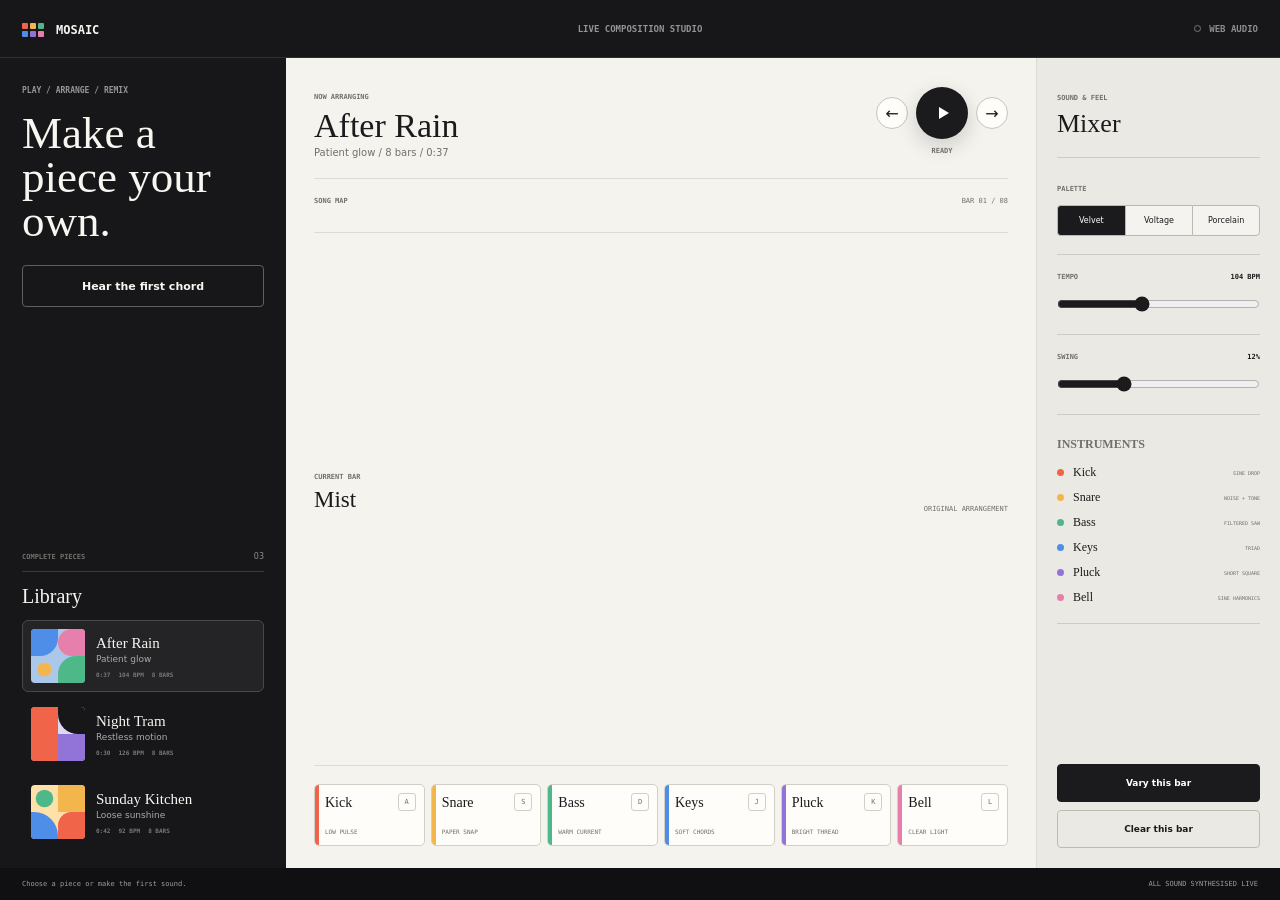
==== commit 2199259c: "feat: turn mosaic into a complete song studio" ====
--- a/index.html
+++ b/index.html
@@ -3,165 +3,187 @@
   <head>
     <meta charset="UTF-8" />
     <meta name="viewport" content="width=device-width, initial-scale=1.0" />
-    <title>Loop Press | A playable pattern machine</title>
+    <title>Mosaic | Live composition studio</title>
     <meta
       name="description"
-      content="Loop Press is a live browser instrument for printing, changing and performing colourful musical patterns."
+      content="Mosaic is a live browser composition studio with six synthesised instruments and complete editable pieces."
     />
     <meta property="og:type" content="website" />
     <meta property="og:image" content="./card.jpg" />
     <meta name="twitter:card" content="summary_large_image" />
-    <meta name="theme-color" content="#f2efe3" />
+    <meta name="theme-color" content="#171719" />
     <link rel="stylesheet" href="./styles.css" />
   </head>
   <body>
     <main id="instrument-stage" data-testid="instrument" data-state="waiting">
-      <header class="app-header">
+      <header class="topbar">
         <nav aria-label="Primary">
-          <a class="wordmark" href="#instrument-stage" aria-label="Loop Press home">
-            <span class="press-mark" aria-hidden="true">
-              <i></i><i></i><i></i><i></i>
-            </span>
-            <span>LOOP PRESS</span>
+          <a class="brand" href="#instrument-stage" aria-label="Mosaic home">
+            <span class="brand-mark" aria-hidden="true"><i></i><i></i><i></i><i></i><i></i><i></i></span>
+            <strong>MOSAIC</strong>
           </a>
         </nav>
-        <p class="edition">BROWSER INSTRUMENT / EDITION 04</p>
-        <div class="live-badge" aria-hidden="true"><span></span>LIVE SYNTH</div>
+        <p>LIVE COMPOSITION STUDIO</p>
+        <div class="engine-state" aria-hidden="true"><span></span>WEB AUDIO</div>
       </header>
 
-      <div class="machine-layout">
-        <section class="identity-panel" aria-labelledby="instrument-title">
-          <p class="kicker">PRINT SOUND / SHAPE TIME</p>
-          <h1 id="instrument-title">Loop<br />Press</h1>
-          <p class="thesis">One mark becomes a rhythm.</p>
-
-          <div class="first-sound">
+      <div class="studio-layout">
+        <aside class="library-panel" aria-labelledby="studio-title">
+          <div class="library-intro">
+            <p class="eyebrow">PLAY / ARRANGE / REMIX</p>
+            <h1 id="studio-title">Make a<br />piece your own.</h1>
             <button
               class="first-sound-button"
               type="button"
               data-testid="begin-instrument"
               aria-controls="instrument-stage"
             >
-              Print the first beat
+              Hear the first chord
             </button>
           </div>
 
-          <div class="transport-block">
-            <span class="field-label">AUTOMATIC PRESS</span>
-            <button
-              class="transport-button"
-              type="button"
-              data-testid="transport-toggle"
-              aria-pressed="false"
-            >
-              <span class="transport-symbol" aria-hidden="true"></span>
-              <span data-transport-label>Start loop</span>
-            </button>
-          </div>
+          <section class="piece-library" aria-labelledby="pieces-title">
+            <header>
+              <span class="section-label">COMPLETE PIECES</span>
+              <span>03</span>
+            </header>
+            <h2 id="pieces-title">Library</h2>
 
-          <div class="machine-readout" aria-label="Loop state">
-            <div><span>STEP</span><strong data-testid="current-step">--</strong></div>
-            <div><span>MODE</span><strong data-testid="current-voice">FELT</strong></div>
-          </div>
-        </section>
+            <div class="piece-list" role="group" aria-label="Complete example compositions">
+              <button type="button" data-composition="after-rain" aria-pressed="true">
+                <span class="piece-cover rain-cover" aria-hidden="true"><i></i><i></i><i></i><i></i></span>
+                <span class="piece-copy">
+                  <strong>After Rain</strong>
+                  <small>Patient glow</small>
+                  <span><b>0:37</b><b>104 BPM</b><b>8 BARS</b></span>
+                </span>
+              </button>
+              <button type="button" data-composition="night-tram" aria-pressed="false">
+                <span class="piece-cover tram-cover" aria-hidden="true"><i></i><i></i><i></i><i></i></span>
+                <span class="piece-copy">
+                  <strong>Night Tram</strong>
+                  <small>Restless motion</small>
+                  <span><b>0:30</b><b>126 BPM</b><b>8 BARS</b></span>
+                </span>
+              </button>
+              <button type="button" data-composition="sunday-kitchen" aria-pressed="false">
+                <span class="piece-cover kitchen-cover" aria-hidden="true"><i></i><i></i><i></i><i></i></span>
+                <span class="piece-copy">
+                  <strong>Sunday Kitchen</strong>
+                  <small>Loose sunshine</small>
+                  <span><b>0:42</b><b>92 BPM</b><b>8 BARS</b></span>
+                </span>
+              </button>
+            </div>
+          </section>
+        </aside>
 
-        <section class="workbench" aria-labelledby="pattern-title">
-          <header class="section-heading">
+        <section class="arranger" aria-labelledby="arranger-title">
+          <header class="piece-header">
             <div>
-              <span class="field-label">EXAMPLE PATTERNS</span>
-              <h2 id="pattern-title">Pattern library</h2>
+              <span class="section-label">NOW ARRANGING</span>
+              <h2 id="arranger-title" data-testid="composition-title">After Rain</h2>
+              <p data-testid="composition-character">Patient glow / 8 bars / 0:37</p>
             </div>
-            <span class="library-count">03 EDITIONS</span>
+            <div class="transport">
+              <button type="button" data-testid="previous-bar" aria-label="Previous bar">&larr;</button>
+              <button
+                class="play-button"
+                type="button"
+                data-testid="transport-toggle"
+                aria-label="Play complete piece"
+                aria-pressed="false"
+              >
+                <span aria-hidden="true"></span>
+              </button>
+              <button type="button" data-testid="next-bar" aria-label="Next bar">&rarr;</button>
+              <strong data-transport-state>READY</strong>
+            </div>
           </header>
 
-          <div class="preset-list" role="group" aria-label="Example patterns">
-            <button type="button" data-preset="soft-machine" aria-pressed="false">
-              <span class="preset-number">01</span>
-              <strong>Soft Machine</strong>
-              <small>Steady / warm</small>
-              <span class="preset-rhythm" aria-hidden="true"><i></i><i></i><i></i><i></i><i></i><i></i><i></i><i></i></span>
-            </button>
-            <button type="button" data-preset="open-window" aria-pressed="false">
-              <span class="preset-number">02</span>
-              <strong>Open Window</strong>
-              <small>Wide / patient</small>
-              <span class="preset-rhythm" aria-hidden="true"><i></i><i></i><i></i><i></i><i></i><i></i><i></i><i></i></span>
-            </button>
-            <button type="button" data-preset="paper-rain" aria-pressed="false">
-              <span class="preset-number">03</span>
-              <strong>Paper Rain</strong>
-              <small>Light / restless</small>
-              <span class="preset-rhythm" aria-hidden="true"><i></i><i></i><i></i><i></i><i></i><i></i><i></i><i></i></span>
-            </button>
-          </div>
+          <section class="song-map" aria-label="Composition bars">
+            <header>
+              <span class="section-label">SONG MAP</span>
+              <span data-testid="song-position">BAR 01 / 08</span>
+            </header>
+            <div class="bar-navigator" data-testid="bar-navigator"></div>
+          </section>
 
-          <section class="press-plate" aria-labelledby="plate-title">
+          <section class="sequence-editor" aria-labelledby="editor-title">
             <header>
               <div>
-                <span class="field-label">EDITABLE LOOP</span>
-                <h2 id="plate-title">Press plate</h2>
+                <span class="section-label">CURRENT BAR</span>
+                <h3 id="editor-title" data-testid="bar-name">Mist</h3>
               </div>
-              <span class="plate-format">6 TONES / 8 STEPS</span>
+              <span class="edit-state" data-testid="edit-state">ORIGINAL ARRANGEMENT</span>
             </header>
-            <div class="beat-header" id="beat-header" aria-hidden="true"></div>
+            <div class="step-ruler" id="step-ruler" aria-hidden="true"></div>
             <div
-              class="matrix-grid"
-              id="matrix-grid"
+              class="track-grid"
+              id="track-grid"
               data-testid="sequencer-grid"
               role="grid"
-              aria-label="Editable six-note, eight-step music pattern"
+              aria-label="Editable six-instrument, sixteen-step arrangement"
             ></div>
+          </section>
+
+          <section class="performance-pads" aria-label="Manual instrument pads">
+            <button type="button" data-track-pad data-track-index="0" style="--track-colour: #f06449"><span>Kick</span><small>LOW PULSE</small><kbd>A</kbd></button>
+            <button type="button" data-track-pad data-track-index="1" style="--track-colour: #f3b64d"><span>Snare</span><small>PAPER SNAP</small><kbd>S</kbd></button>
+            <button type="button" data-track-pad data-track-index="2" style="--track-colour: #4eb889"><span>Bass</span><small>WARM CURRENT</small><kbd>D</kbd></button>
+            <button type="button" data-track-pad data-track-index="3" style="--track-colour: #4f8ee8"><span>Keys</span><small>SOFT CHORDS</small><kbd>J</kbd></button>
+            <button type="button" data-track-pad data-track-index="4" style="--track-colour: #9274d8"><span>Pluck</span><small>BRIGHT THREAD</small><kbd>K</kbd></button>
+            <button type="button" data-track-pad data-track-index="5" style="--track-colour: #e77fad"><span>Bell</span><small>CLEAR LIGHT</small><kbd>L</kbd></button>
           </section>
         </section>
 
-        <aside class="control-panel" aria-labelledby="controls-title">
-          <header class="section-heading compact-heading">
-            <div>
-              <span class="field-label">PRESS SETTINGS</span>
-              <h2 id="controls-title">Controls</h2>
-            </div>
+        <aside class="mixer-panel" aria-labelledby="mixer-title">
+          <header>
+            <span class="section-label">SOUND & FEEL</span>
+            <h2 id="mixer-title">Mixer</h2>
           </header>
 
-          <section class="control-section">
-            <span class="field-label">VOICE</span>
-            <div class="voice-switch" role="group" aria-label="Synth voice">
-              <button type="button" data-voice="felt" class="is-active" aria-pressed="true">Felt</button>
-              <button type="button" data-voice="wire" aria-pressed="false">Wire</button>
-              <button type="button" data-voice="chrome" aria-pressed="false">Chrome</button>
+          <section class="mixer-section">
+            <span class="section-label">PALETTE</span>
+            <div class="palette-switch" role="group" aria-label="Sound palette">
+              <button type="button" data-palette="velvet" class="is-active" aria-pressed="true">Velvet</button>
+              <button type="button" data-palette="voltage" aria-pressed="false">Voltage</button>
+              <button type="button" data-palette="porcelain" aria-pressed="false">Porcelain</button>
             </div>
           </section>
 
-          <section class="control-section range-control">
-            <label for="tempo"><span>TEMPO</span><output id="tempo-output" for="tempo">112 BPM</output></label>
-            <input id="tempo" name="tempo" type="range" min="72" max="156" value="112" />
-            <div class="range-ends" aria-hidden="true"><span>SLOW</span><span>FAST</span></div>
+          <section class="mixer-section range-control">
+            <label for="tempo"><span>TEMPO</span><output id="tempo-output" for="tempo">104 BPM</output></label>
+            <input id="tempo" name="tempo" type="range" min="72" max="150" value="104" />
           </section>
 
-          <section class="control-section range-control">
-            <label for="swing"><span>SWING</span><output id="swing-output" for="swing">18%</output></label>
-            <input id="swing" name="swing" type="range" min="0" max="38" value="18" />
-            <div class="range-ends" aria-hidden="true"><span>EVEN</span><span>LOOSE</span></div>
+          <section class="mixer-section range-control">
+            <label for="swing"><span>SWING</span><output id="swing-output" for="swing">12%</output></label>
+            <input id="swing" name="swing" type="range" min="0" max="38" value="12" />
           </section>
 
-          <div class="pattern-actions">
-            <button type="button" data-testid="variation-pattern">New variation</button>
-            <button type="button" data-testid="clear-pattern">Clear plate</button>
+          <section class="mixer-section track-legend">
+            <span class="section-label">INSTRUMENTS</span>
+            <ul>
+              <li><i style="--dot: #f06449"></i><span>Kick</span><small>SINE DROP</small></li>
+              <li><i style="--dot: #f3b64d"></i><span>Snare</span><small>NOISE + TONE</small></li>
+              <li><i style="--dot: #4eb889"></i><span>Bass</span><small>FILTERED SAW</small></li>
+              <li><i style="--dot: #4f8ee8"></i><span>Keys</span><small>TRIAD</small></li>
+              <li><i style="--dot: #9274d8"></i><span>Pluck</span><small>SHORT SQUARE</small></li>
+              <li><i style="--dot: #e77fad"></i><span>Bell</span><small>SINE HARMONICS</small></li>
+            </ul>
+          </section>
+
+          <div class="arrangement-actions">
+            <button type="button" data-testid="variation-bar">Vary this bar</button>
+            <button type="button" data-testid="clear-bar">Clear this bar</button>
           </div>
         </aside>
       </div>
 
-      <section class="manual-pads" aria-label="Manual note keys">
-        <button type="button" data-note-pad data-note-index="0" style="--pad-colour: #ff4f3f"><span>C4</span><kbd>A</kbd></button>
-        <button type="button" data-note-pad data-note-index="1" style="--pad-colour: #ff8f32"><span>D4</span><kbd>S</kbd></button>
-        <button type="button" data-note-pad data-note-index="2" style="--pad-colour: #f7c900"><span>E4</span><kbd>D</kbd></button>
-        <button type="button" data-note-pad data-note-index="3" style="--pad-colour: #28a96b"><span>G4</span><kbd>J</kbd></button>
-        <button type="button" data-note-pad data-note-index="4" style="--pad-colour: #2864dc"><span>A4</span><kbd>K</kbd></button>
-        <button type="button" data-note-pad data-note-index="5" style="--pad-colour: #8b55c5"><span>C5</span><kbd>L</kbd></button>
-      </section>
-
       <footer class="status-bar">
-        <p data-testid="instrument-status" role="status" aria-live="polite">The press is ready.</p>
-        <p>LIVE WEB AUDIO / NO SAMPLES</p>
+        <p data-testid="instrument-status" role="status" aria-live="polite">Choose a piece or make the first sound.</p>
+        <p>ALL SOUND SYNTHESISED LIVE</p>
       </footer>
     </main>
     <script type="module" src="./main.ts"></script>
--- a/styles.css
+++ b/styles.css
@@ -1,18 +1,22 @@
 :root {
   color-scheme: light;
   font-family: Inter, ui-sans-serif, system-ui, -apple-system, BlinkMacSystemFont, "Segoe UI", sans-serif;
-  color: #11110f;
-  background: #f2efe3;
+  color: #1b1b1d;
+  background: #171719;
   font-synthesis: none;
-  --paper: #f2efe3;
-  --clean: #fffdf4;
-  --ink: #11110f;
-  --red: #ff4f3f;
-  --orange: #ff8f32;
-  --yellow: #f7c900;
-  --green: #28a96b;
-  --blue: #2864dc;
-  --violet: #8b55c5;
+  --ink: #1b1b1d;
+  --muted: #72706b;
+  --line: #dedbd3;
+  --paper: #f5f3ee;
+  --surface: #fffdf9;
+  --dark: #171719;
+  --dark-soft: #242426;
+  --coral: #f06449;
+  --amber: #f3b64d;
+  --green: #4eb889;
+  --blue: #4f8ee8;
+  --violet: #9274d8;
+  --pink: #e77fad;
 }
 
 * {
@@ -24,7 +28,7 @@
   min-width: 320px;
   min-height: 100%;
   margin: 0;
-  background: var(--paper);
+  background: var(--dark);
 }
 
 body {
@@ -40,6 +44,10 @@
 a,
 input {
   -webkit-tap-highlight-color: transparent;
+}
+
+button {
+  color: inherit;
 }
 
 button:focus-visible,
@@ -49,603 +57,833 @@
   outline-offset: 3px;
 }
 
-button {
-  border-radius: 0;
+h1,
+h2,
+h3,
+p {
+  margin-top: 0;
+  letter-spacing: 0;
+}
+
+.section-label,
+.eyebrow,
+.topbar,
+.status-bar,
+.piece-copy span,
+.edit-state,
+.transport strong,
+kbd,
+.range-control label,
+.track-legend small {
+  font-family: ui-monospace, SFMono-Regular, Menlo, Monaco, Consolas, monospace;
+  letter-spacing: 0;
 }
 
 #instrument-stage {
   display: grid;
-  grid-template-rows: 58px minmax(560px, 1fr) 92px 34px;
+  grid-template-rows: 58px minmax(0, 1fr) 32px;
   width: 100%;
   min-height: 100svh;
-  background-color: var(--paper);
-  background-image: radial-gradient(rgba(17, 17, 15, 0.12) 0.55px, transparent 0.55px);
-  background-size: 7px 7px;
-}
-
-.app-header,
-.status-bar {
+  background: var(--paper);
+}
+
+.topbar {
   display: grid;
   grid-template-columns: 1fr auto 1fr;
   align-items: center;
-  padding: 0 20px;
-  border-color: var(--ink);
-  background: var(--yellow);
-}
-
-.app-header {
-  border-bottom: 2px solid var(--ink);
-}
-
-.wordmark {
+  min-width: 0;
+  padding: 0 22px;
+  border-bottom: 1px solid #303033;
+  background: var(--dark);
+  color: #f8f6f1;
+  font-size: 9px;
+  font-weight: 700;
+}
+
+.topbar nav {
+  min-width: 0;
+}
+
+.topbar p {
+  margin: 0;
+  color: #959397;
+}
+
+.brand {
   display: inline-flex;
-  gap: 10px;
+  gap: 12px;
   align-items: center;
-  color: var(--ink);
+  color: inherit;
+  text-decoration: none;
+}
+
+.brand strong {
   font-size: 12px;
-  font-weight: 850;
-  text-decoration: none;
-}
-
-.press-mark {
-  display: grid;
-  grid-template-columns: repeat(2, 8px);
+  letter-spacing: 0;
+}
+
+.brand-mark {
+  display: grid;
+  grid-template-columns: repeat(3, 6px);
+  grid-template-rows: repeat(2, 6px);
   gap: 2px;
-  width: 18px;
-  height: 18px;
-  transform: rotate(-6deg);
-}
-
-.press-mark i {
-  display: block;
-  background: var(--ink);
-}
-
-.press-mark i:nth-child(2) {
-  background: var(--red);
-}
-
-.press-mark i:nth-child(3) {
-  background: var(--blue);
-}
-
-.edition,
-.live-badge,
-.status-bar,
-.field-label,
-.library-count,
-.plate-format,
-.range-ends {
-  font-family: ui-monospace, SFMono-Regular, Menlo, monospace;
-  letter-spacing: 0;
-}
-
-.edition {
-  margin: 0;
-  font-size: 9px;
-}
-
-.live-badge {
+}
+
+.brand-mark i {
+  border-radius: 1px;
+  background: var(--coral);
+}
+
+.brand-mark i:nth-child(2) { background: var(--amber); }
+.brand-mark i:nth-child(3) { background: var(--green); }
+.brand-mark i:nth-child(4) { background: var(--blue); }
+.brand-mark i:nth-child(5) { background: var(--violet); }
+.brand-mark i:nth-child(6) { background: var(--pink); }
+
+.engine-state {
   display: flex;
   gap: 8px;
   align-items: center;
   justify-self: end;
-  font-size: 9px;
-  font-weight: 700;
-}
-
-.live-badge span {
-  width: 8px;
-  height: 8px;
-  border: 1px solid var(--ink);
-  background: transparent;
-}
-
-[data-state="active"] .live-badge span {
+  color: #8e8d91;
+}
+
+.engine-state span {
+  width: 7px;
+  height: 7px;
+  border-radius: 50%;
+  border: 1px solid #77767a;
+}
+
+[data-state="active"] .engine-state span {
+  border-color: var(--green);
   background: var(--green);
-}
-
-.machine-layout {
-  display: grid;
-  grid-template-columns: minmax(220px, 0.78fr) minmax(540px, 2.2fr) minmax(220px, 0.82fr);
+  box-shadow: 0 0 12px rgba(78, 184, 137, 0.65);
+}
+
+.studio-layout {
+  display: grid;
+  grid-template-columns: 286px minmax(650px, 1fr) 244px;
   min-height: 0;
-  border-bottom: 2px solid var(--ink);
-}
-
-.identity-panel,
-.control-panel,
-.workbench {
+}
+
+.library-panel,
+.arranger,
+.mixer-panel {
   min-width: 0;
 }
 
-.identity-panel {
-  position: relative;
+.library-panel {
   display: flex;
   flex-direction: column;
-  padding: 28px 24px 22px;
-  border-right: 2px solid var(--ink);
-  background: rgba(255, 253, 244, 0.62);
-}
-
-.kicker {
-  margin: 0 0 18px;
-  color: var(--blue);
-  font-family: ui-monospace, SFMono-Regular, Menlo, monospace;
+  padding: 28px 22px 20px;
+  overflow: hidden;
+  background: var(--dark);
+  color: #f8f6f1;
+}
+
+.eyebrow {
+  margin-bottom: 16px;
+  color: #97959a;
+  font-size: 8px;
+  font-weight: 700;
+}
+
+.library-intro h1 {
+  margin-bottom: 22px;
+  max-width: 240px;
+  font-family: Georgia, "Times New Roman", serif;
+  font-size: 45px;
+  font-weight: 400;
+  line-height: 0.98;
+}
+
+.first-sound-button {
+  width: 100%;
+  min-height: 42px;
+  padding: 10px 14px;
+  border: 1px solid #5f5e62;
+  border-radius: 4px;
+  background: transparent;
+  color: #f8f6f1;
+  cursor: pointer;
+  font-size: 11px;
+  font-weight: 750;
+  transition: border-color 150ms ease, background 150ms ease;
+}
+
+.first-sound-button:hover {
+  border-color: #f8f6f1;
+  background: #2b2b2e;
+}
+
+[data-state="active"] .first-sound-button {
+  border-color: #3c3c3f;
+  color: #8e8d91;
+}
+
+.piece-library {
+  margin-top: auto;
+  padding-top: 30px;
+}
+
+.piece-library > header,
+.song-map > header {
+  display: flex;
+  align-items: center;
+  justify-content: space-between;
+}
+
+.piece-library > header {
+  padding-bottom: 10px;
+  border-bottom: 1px solid #3a3a3d;
+  color: #8e8d91;
+  font-size: 8px;
+}
+
+.piece-library h2 {
+  margin: 13px 0 12px;
+  font-family: Georgia, "Times New Roman", serif;
+  font-size: 20px;
+  font-weight: 400;
+}
+
+.piece-list {
+  display: grid;
+  gap: 6px;
+}
+
+.piece-list > button {
+  display: grid;
+  grid-template-columns: 54px minmax(0, 1fr);
+  gap: 11px;
+  align-items: center;
+  min-width: 0;
+  min-height: 70px;
+  padding: 8px;
+  border: 1px solid transparent;
+  border-radius: 6px;
+  background: transparent;
+  color: #f8f6f1;
+  text-align: left;
+  cursor: pointer;
+  transition: background 150ms ease, border-color 150ms ease;
+}
+
+.piece-list > button:hover {
+  background: #222225;
+}
+
+.piece-list > button[aria-pressed="true"] {
+  border-color: #48484c;
+  background: var(--dark-soft);
+}
+
+.piece-cover {
+  position: relative;
+  display: grid;
+  grid-template-columns: 1fr 1fr;
+  grid-template-rows: 1fr 1fr;
+  width: 54px;
+  height: 54px;
+  overflow: hidden;
+  border-radius: 4px;
+}
+
+.piece-cover i {
+  display: block;
+  transition: transform 180ms ease;
+}
+
+.piece-list > button:hover .piece-cover i:nth-child(2n) {
+  transform: scale(0.82) rotate(9deg);
+}
+
+.rain-cover { background: #abc8eb; }
+.rain-cover i:nth-child(1) { background: #4f8ee8; border-radius: 0 0 18px 0; }
+.rain-cover i:nth-child(2) { background: #e77fad; border-radius: 50% 0 0 50%; }
+.rain-cover i:nth-child(3) { background: #f3b64d; border-radius: 50%; transform: scale(0.52); }
+.rain-cover i:nth-child(4) { background: #4eb889; border-radius: 18px 0 0 0; }
+.tram-cover { background: #ded8f3; }
+.tram-cover i:nth-child(1) { grid-row: 1 / 3; background: #f06449; }
+.tram-cover i:nth-child(2) { background: #171719; border-radius: 0 0 0 20px; }
+.tram-cover i:nth-child(3) { background: #9274d8; }
+.tram-cover i:nth-child(4) { display: none; }
+.kitchen-cover { background: #ffe0a8; }
+.kitchen-cover i:nth-child(1) { background: #4eb889; border-radius: 50%; transform: scale(0.65); }
+.kitchen-cover i:nth-child(2) { background: #f3b64d; }
+.kitchen-cover i:nth-child(3) { background: #4f8ee8; border-radius: 0 24px 0 0; }
+.kitchen-cover i:nth-child(4) { background: #f06449; border-radius: 50% 0 0; }
+
+.piece-copy {
+  display: block;
+  min-width: 0;
+}
+
+.piece-copy strong,
+.piece-copy small {
+  display: block;
+  overflow: hidden;
+  text-overflow: ellipsis;
+  white-space: nowrap;
+}
+
+.piece-copy strong {
+  font-family: Georgia, "Times New Roman", serif;
+  font-size: 15px;
+  font-weight: 400;
+}
+
+.piece-copy small {
+  margin-top: 2px;
+  color: #aaa8ad;
   font-size: 9px;
-  font-weight: 800;
-}
-
-h1,
-h2,
-p {
-  letter-spacing: 0;
-}
-
-h1 {
+}
+
+.piece-copy span {
+  display: flex;
+  gap: 8px;
+  margin-top: 7px;
+  color: #78777b;
+  font-size: 6px;
+}
+
+.piece-copy b {
+  font-weight: 600;
+}
+
+.arranger {
+  display: grid;
+  grid-template-rows: auto auto minmax(300px, 1fr) auto;
+  gap: 0;
+  padding: 26px 28px 22px;
+  background: var(--paper);
+}
+
+.piece-header {
+  display: flex;
+  gap: 20px;
+  align-items: center;
+  justify-content: space-between;
+  padding-bottom: 20px;
+  border-bottom: 1px solid var(--line);
+}
+
+.section-label {
+  color: var(--muted);
+  font-size: 7px;
+  font-weight: 750;
+}
+
+.piece-header h2 {
+  margin: 4px 0 2px;
+  font-family: Georgia, "Times New Roman", serif;
+  font-size: 34px;
+  font-weight: 400;
+}
+
+.piece-header p {
   margin: 0;
-  font-family: Georgia, "Times New Roman", serif;
-  font-size: 72px;
-  font-weight: 400;
-  line-height: 0.78;
-}
-
-.thesis {
-  margin: 24px 0 22px;
-  font-family: Georgia, "Times New Roman", serif;
-  font-size: 17px;
-  font-style: italic;
-}
-
-.first-sound-button,
-.transport-button,
-.pattern-actions button {
-  width: 100%;
-  min-height: 46px;
-  border: 2px solid var(--ink);
-  background: var(--clean);
-  color: var(--ink);
+  color: var(--muted);
+  font-size: 10px;
+}
+
+.transport {
+  display: grid;
+  grid-template-columns: 32px 52px 32px;
+  gap: 8px;
+  align-items: center;
+  justify-items: center;
+}
+
+.transport button {
+  display: grid;
+  width: 32px;
+  height: 32px;
+  padding: 0;
+  place-items: center;
+  border: 1px solid #c7c4bc;
+  border-radius: 50%;
+  background: var(--surface);
   cursor: pointer;
-  font-size: 12px;
-  font-weight: 800;
-  box-shadow: 4px 4px 0 var(--ink);
-  transition: transform 120ms ease, box-shadow 120ms ease;
-}
-
-.first-sound-button {
-  background: var(--red);
-}
-
-.first-sound-button:hover,
-.transport-button:hover,
-.pattern-actions button:hover {
-  box-shadow: 2px 2px 0 var(--ink);
-  transform: translate(2px, 2px);
-}
-
-[data-state="active"] .first-sound {
-  display: none;
-}
-
-.transport-block {
-  display: grid;
-  gap: 8px;
-  margin-top: 22px;
-}
-
-[data-state="waiting"] .transport-block {
-  margin-top: 14px;
-}
-
-.transport-button {
-  display: flex;
-  gap: 12px;
-  align-items: center;
-  justify-content: center;
+}
+
+.transport button:hover {
+  border-color: var(--ink);
+}
+
+.transport .play-button {
+  width: 52px;
+  height: 52px;
+  border: 0;
   background: var(--ink);
-  color: var(--clean);
-  box-shadow: 4px 4px 0 var(--blue);
-}
-
-.transport-button:hover {
-  box-shadow: 2px 2px 0 var(--blue);
-}
-
-.transport-symbol {
-  display: block;
+  color: white;
+  box-shadow: 0 7px 20px rgba(27, 27, 29, 0.18);
+}
+
+.play-button span {
   width: 0;
   height: 0;
+  margin-left: 3px;
   border-top: 6px solid transparent;
   border-bottom: 6px solid transparent;
   border-left: 10px solid currentColor;
 }
 
-.transport-button[aria-pressed="true"] .transport-symbol {
-  width: 10px;
+.play-button[aria-pressed="true"] span {
+  width: 11px;
   height: 12px;
+  margin-left: 0;
   border: 0;
-  background: linear-gradient(90deg, currentColor 0 35%, transparent 35% 65%, currentColor 65% 100%);
-}
-
-.machine-readout {
-  display: grid;
-  grid-template-columns: 1fr 1fr;
-  gap: 10px;
-  margin-top: auto;
-  padding-top: 22px;
-}
-
-.machine-readout > div {
-  display: grid;
-  gap: 2px;
-  padding-top: 8px;
-  border-top: 1px solid var(--ink);
-}
-
-.machine-readout span {
+  background: linear-gradient(90deg, currentColor 0 36%, transparent 36% 64%, currentColor 64% 100%);
+}
+
+.transport strong {
+  grid-column: 1 / -1;
+  color: var(--muted);
+  font-size: 7px;
+  font-weight: 700;
+}
+
+.song-map {
+  padding: 18px 0;
+  border-bottom: 1px solid var(--line);
+}
+
+.song-map > header {
+  margin-bottom: 9px;
+}
+
+.song-map > header > span:last-child {
+  color: var(--muted);
   font-family: ui-monospace, SFMono-Regular, Menlo, monospace;
+  font-size: 7px;
+}
+
+.bar-navigator {
+  display: grid;
+  grid-template-columns: repeat(8, minmax(0, 1fr));
+  gap: 5px;
+}
+
+.bar-button {
+  position: relative;
+  min-width: 0;
+  min-height: 43px;
+  padding: 8px 5px 6px;
+  overflow: hidden;
+  border: 1px solid #d2cfc8;
+  border-radius: 4px;
+  background: rgba(255, 253, 249, 0.58);
+  text-align: left;
+  cursor: pointer;
+}
+
+.bar-button::before {
+  position: absolute;
+  inset: 0 auto 0 0;
+  width: 3px;
+  background: var(--composition-accent, var(--blue));
+  content: "";
+  opacity: 0;
+}
+
+.bar-button:hover,
+.bar-button.is-selected {
+  border-color: #aaa79f;
+  background: var(--surface);
+}
+
+.bar-button.is-selected::before,
+.bar-button.is-playing::before {
+  opacity: 1;
+}
+
+.bar-button.is-playing {
+  box-shadow: inset 0 -3px 0 var(--ink);
+}
+
+.bar-button b,
+.bar-button small {
+  display: block;
+  overflow: hidden;
+  text-overflow: ellipsis;
+  white-space: nowrap;
+}
+
+.bar-button b {
+  margin-bottom: 4px;
+  font-family: ui-monospace, SFMono-Regular, Menlo, monospace;
+  font-size: 7px;
+}
+
+.bar-button small {
+  color: var(--muted);
   font-size: 8px;
 }
 
-.machine-readout strong {
+.sequence-editor {
+  display: flex;
+  flex-direction: column;
+  justify-content: center;
+  min-height: 0;
+  padding: 22px 0;
+}
+
+.sequence-editor > header {
+  display: flex;
+  align-items: end;
+  justify-content: space-between;
+  margin-bottom: 15px;
+}
+
+.sequence-editor h3 {
+  margin: 4px 0 0;
+  font-family: Georgia, "Times New Roman", serif;
+  font-size: 23px;
+  font-weight: 400;
+}
+
+.edit-state {
+  color: var(--muted);
+  font-size: 7px;
+}
+
+.step-ruler,
+.track-grid {
+  display: grid;
+  grid-template-columns: 66px repeat(16, minmax(0, 1fr));
+}
+
+.step-ruler {
+  margin-bottom: 6px;
+}
+
+.step-ruler span {
+  color: #99968f;
+  font-family: ui-monospace, SFMono-Regular, Menlo, monospace;
+  font-size: 6px;
+  text-align: center;
+}
+
+.step-ruler span:first-child {
+  text-align: left;
+}
+
+.track-grid {
+  gap: 5px 4px;
+  touch-action: none;
+  user-select: none;
+}
+
+.track-label {
+  display: flex;
+  gap: 7px;
+  align-items: center;
+  min-width: 0;
+  color: #55534e;
+  font-family: ui-monospace, SFMono-Regular, Menlo, monospace;
+  font-size: 7px;
+  font-weight: 700;
+}
+
+.track-label::before {
+  width: 7px;
+  height: 7px;
+  flex: 0 0 auto;
+  border-radius: 50%;
+  background: var(--track-colour);
+  content: "";
+}
+
+.sequence-cell {
+  position: relative;
+  aspect-ratio: 1 / 0.9;
+  min-width: 0;
+  min-height: 21px;
+  padding: 0;
+  border: 1px solid #d9d6cf;
+  border-radius: 3px;
+  background: rgba(255, 253, 249, 0.72);
+  cursor: crosshair;
+  transition: transform 100ms ease, border-color 100ms ease, background 100ms ease;
+}
+
+.sequence-cell:nth-of-type(4n + 2) {
+  border-left-color: #b1aea6;
+}
+
+.sequence-cell:hover {
+  border-color: var(--track-colour);
+  transform: translateY(-1px);
+}
+
+.sequence-cell.is-active {
+  border-color: var(--track-colour);
+  background: var(--track-colour);
+}
+
+.sequence-cell.is-active::after {
+  position: absolute;
+  inset: 50% auto auto 50%;
+  width: 4px;
+  height: 4px;
+  border-radius: 50%;
+  background: white;
+  content: "";
+  transform: translate(-50%, -50%);
+}
+
+.sequence-cell.is-current {
+  box-shadow: 0 0 0 2px var(--ink);
+}
+
+.sequence-cell.is-sounding {
+  transform: scale(0.78);
+}
+
+.performance-pads {
+  display: grid;
+  grid-template-columns: repeat(6, minmax(0, 1fr));
+  gap: 6px;
+  padding-top: 18px;
+  border-top: 1px solid var(--line);
+}
+
+.performance-pads button {
+  position: relative;
+  display: grid;
+  min-width: 0;
+  min-height: 62px;
+  padding: 10px;
+  overflow: hidden;
+  border: 1px solid #d2cfc7;
+  border-radius: 5px;
+  background: var(--surface);
+  text-align: left;
+  cursor: pointer;
+}
+
+.performance-pads button::before {
+  position: absolute;
+  inset: 0 auto 0 0;
+  width: 4px;
+  background: var(--track-colour);
+  content: "";
+}
+
+.performance-pads button:hover,
+.performance-pads button.is-sounding {
+  border-color: var(--track-colour);
+  background: color-mix(in srgb, var(--track-colour) 10%, var(--surface));
+}
+
+.performance-pads span {
+  font-family: Georgia, "Times New Roman", serif;
+  font-size: 14px;
+}
+
+.performance-pads small {
+  align-self: end;
+  margin-top: 9px;
+  overflow: hidden;
+  color: var(--muted);
+  font-family: ui-monospace, SFMono-Regular, Menlo, monospace;
+  font-size: 6px;
+  text-overflow: ellipsis;
+  white-space: nowrap;
+}
+
+.performance-pads kbd {
+  position: absolute;
+  top: 8px;
+  right: 8px;
+  display: grid;
+  width: 18px;
+  height: 18px;
+  place-items: center;
+  border: 1px solid #d2cfc7;
+  border-radius: 3px;
+  color: var(--muted);
+  font-size: 7px;
+}
+
+.mixer-panel {
+  display: flex;
+  flex-direction: column;
+  padding: 27px 20px 20px;
+  border-left: 1px solid var(--line);
+  background: #ebe9e3;
+}
+
+.mixer-panel > header {
+  padding-bottom: 18px;
+  border-bottom: 1px solid #cfccc4;
+}
+
+.mixer-panel h2 {
+  margin: 5px 0 0;
   font-family: Georgia, "Times New Roman", serif;
   font-size: 26px;
   font-weight: 400;
 }
 
-.workbench {
-  padding: 24px 28px 22px;
-  background: var(--paper);
-}
-
-.section-heading,
-.press-plate > header {
+.mixer-section {
+  padding: 18px 0;
+  border-bottom: 1px solid #cfccc4;
+}
+
+.palette-switch {
+  display: grid;
+  grid-template-columns: repeat(3, 1fr);
+  margin-top: 10px;
+}
+
+.palette-switch button {
+  min-width: 0;
+  min-height: 31px;
+  padding: 4px;
+  border: 1px solid #bbb8b0;
+  border-right: 0;
+  background: rgba(255, 255, 255, 0.42);
+  cursor: pointer;
+  font-size: 8px;
+}
+
+.palette-switch button:first-child { border-radius: 4px 0 0 4px; }
+.palette-switch button:last-child { border-right: 1px solid #bbb8b0; border-radius: 0 4px 4px 0; }
+.palette-switch button:hover { background: var(--surface); }
+.palette-switch button.is-active { background: var(--ink); color: white; }
+
+.range-control label {
   display: flex;
-  align-items: end;
   justify-content: space-between;
-}
-
-.section-heading h2,
-.press-plate h2 {
-  margin: 3px 0 0;
+  color: var(--muted);
+  font-size: 7px;
+  font-weight: 700;
+}
+
+.range-control output {
+  color: var(--ink);
+}
+
+.range-control input {
+  width: 100%;
+  margin: 15px 0 0;
+  accent-color: var(--ink);
+  cursor: ew-resize;
+}
+
+.track-legend ul {
+  display: grid;
+  gap: 10px;
+  margin: 13px 0 0;
+  padding: 0;
+  list-style: none;
+}
+
+.track-legend li {
+  display: grid;
+  grid-template-columns: 8px 1fr auto;
+  gap: 8px;
+  align-items: center;
+}
+
+.track-legend i {
+  width: 7px;
+  height: 7px;
+  border-radius: 50%;
+  background: var(--dot);
+}
+
+.track-legend span {
   font-family: Georgia, "Times New Roman", serif;
-  font-size: 24px;
-  font-weight: 400;
-}
-
-.field-label,
-.library-count,
-.plate-format {
-  font-size: 8px;
-  font-weight: 750;
-}
-
-.preset-list {
-  display: grid;
-  grid-template-columns: repeat(3, 1fr);
-  gap: 10px;
-  margin-top: 14px;
-}
-
-.preset-list > button {
-  position: relative;
-  display: grid;
-  grid-template-columns: 28px 1fr;
-  grid-template-rows: auto auto auto;
+  font-size: 12px;
+}
+
+.track-legend small {
+  color: var(--muted);
+  font-size: 5px;
+}
+
+.arrangement-actions {
+  display: grid;
+  gap: 8px;
+  margin-top: auto;
+  padding-top: 18px;
+}
+
+.arrangement-actions button {
+  min-height: 38px;
+  border: 1px solid #bdbab2;
+  border-radius: 4px;
+  background: transparent;
+  cursor: pointer;
+  font-size: 9px;
+  font-weight: 700;
+}
+
+.arrangement-actions button:first-child {
+  border-color: var(--ink);
+  background: var(--ink);
+  color: white;
+}
+
+.arrangement-actions button:hover {
+  transform: translateY(-1px);
+}
+
+.status-bar {
+  display: grid;
+  grid-template-columns: 1fr auto;
+  align-items: center;
   min-width: 0;
-  min-height: 98px;
-  padding: 10px;
+  padding: 0 22px;
+  background: #101012;
+  color: #9d9ba0;
+  font-size: 7px;
+}
+
+.status-bar p {
+  margin: 0;
   overflow: hidden;
-  border: 1px solid var(--ink);
-  background: var(--clean);
-  color: var(--ink);
-  text-align: left;
-  cursor: pointer;
-}
-
-.preset-list > button:hover,
-.preset-list > button[aria-pressed="true"] {
-  border-width: 2px;
-  padding: 9px;
-  background: var(--yellow);
-}
-
-.preset-number {
-  grid-row: 1 / 3;
-  font-family: ui-monospace, SFMono-Regular, Menlo, monospace;
-  font-size: 9px;
-}
-
-.preset-list strong {
-  overflow: hidden;
-  font-size: 12px;
   text-overflow: ellipsis;
   white-space: nowrap;
 }
 
-.preset-list small {
-  color: #57564f;
-  font-size: 9px;
-}
-
-.preset-rhythm {
-  grid-column: 1 / -1;
-  display: grid;
-  grid-template-columns: repeat(8, 1fr);
-  gap: 3px;
-  align-self: end;
-  margin-top: 10px;
-}
-
-.preset-rhythm i {
-  display: block;
-  height: 8px;
-  background: #d6d2c5;
-}
-
-.preset-rhythm i:nth-child(2n + 1) {
-  background: var(--red);
-}
-
-.preset-list > button:nth-child(2) .preset-rhythm i:nth-child(2n + 1) {
-  background: var(--blue);
-}
-
-.preset-list > button:nth-child(3) .preset-rhythm i:nth-child(2n + 1) {
-  background: var(--green);
-}
-
-.press-plate {
-  margin-top: 24px;
-}
-
-.press-plate > header {
-  padding-bottom: 9px;
-  border-bottom: 2px solid var(--ink);
-}
-
-.beat-header,
-.matrix-grid {
-  display: grid;
-  grid-template-columns: 42px repeat(8, minmax(24px, 1fr));
-}
-
-.beat-header {
-  margin-top: 10px;
-}
-
-.beat-header span {
-  padding: 0 3px 5px;
-  color: #67645b;
-  font-family: ui-monospace, SFMono-Regular, Menlo, monospace;
-  font-size: 8px;
-  text-align: center;
-}
-
-.beat-header span:first-child {
-  text-align: left;
-}
-
-.matrix-grid {
-  gap: 5px 4px;
-  touch-action: none;
-  user-select: none;
-}
-
-.row-label {
-  display: flex;
-  align-items: center;
-  color: #57564f;
-  font-family: ui-monospace, SFMono-Regular, Menlo, monospace;
-  font-size: 9px;
-}
-
-.matrix-cell {
-  position: relative;
-  min-width: 0;
-  min-height: 47px;
-  padding: 0;
-  border: 1px solid var(--ink);
-  background: var(--clean);
-  cursor: crosshair;
-}
-
-.matrix-cell::after {
-  position: absolute;
-  inset: 5px;
-  border: 1px solid rgba(17, 17, 15, 0.12);
-  content: "";
-}
-
-.matrix-cell:hover {
-  border-width: 3px;
-}
-
-.matrix-cell.is-active {
-  background: var(--note-colour);
-}
-
-.matrix-cell.is-active::after {
-  inset: 50% auto auto 50%;
-  width: 8px;
-  height: 8px;
-  border: 0;
-  background: var(--ink);
-  content: "";
-  transform: translate(-50%, -50%) rotate(8deg);
-}
-
-.matrix-cell.is-current {
-  box-shadow: inset 0 -6px 0 var(--ink);
-}
-
-.matrix-cell.is-sounding {
-  outline: 3px solid var(--yellow);
-  outline-offset: 1px;
-}
-
-.control-panel {
-  padding: 24px 22px 22px;
-  border-left: 2px solid var(--ink);
-  background: rgba(255, 253, 244, 0.62);
-}
-
-.compact-heading {
-  padding-bottom: 13px;
-  border-bottom: 2px solid var(--ink);
-}
-
-.control-section {
-  padding: 18px 0;
-  border-bottom: 1px solid var(--ink);
-}
-
-.voice-switch {
-  display: grid;
-  grid-template-columns: repeat(3, 1fr);
-  margin-top: 9px;
-}
-
-.voice-switch button {
-  min-height: 36px;
-  border: 1px solid var(--ink);
-  border-right: 0;
-  background: var(--clean);
-  color: var(--ink);
-  cursor: pointer;
-  font-size: 9px;
-}
-
-.voice-switch button:last-child {
-  border-right: 1px solid var(--ink);
-}
-
-.voice-switch button:hover,
-.voice-switch button.is-active {
-  background: var(--blue);
-  color: var(--clean);
-}
-
-.range-control label,
-.range-ends {
-  display: flex;
-  justify-content: space-between;
-}
-
-.range-control label {
-  font-family: ui-monospace, SFMono-Regular, Menlo, monospace;
-  font-size: 9px;
-  font-weight: 750;
-}
-
-.range-control output {
-  color: var(--red);
-}
-
-.range-control input {
-  width: 100%;
-  margin: 14px 0 5px;
-  accent-color: var(--red);
-  cursor: ew-resize;
-}
-
-.range-ends {
-  color: #6b685e;
-  font-size: 7px;
-}
-
-.pattern-actions {
-  display: grid;
-  gap: 10px;
-  margin-top: 22px;
-}
-
-.pattern-actions button:first-child {
-  background: var(--green);
-}
-
-.manual-pads {
-  display: grid;
-  grid-template-columns: repeat(6, 1fr);
-  min-width: 0;
-}
-
-.manual-pads button {
-  position: relative;
-  display: flex;
-  align-items: center;
-  justify-content: space-between;
-  min-width: 0;
-  padding: 14px 20px;
-  border: 0;
-  border-right: 2px solid var(--ink);
-  background: var(--pad-colour);
-  color: var(--ink);
-  cursor: pointer;
-  overflow: hidden;
-}
-
-.manual-pads button:last-child {
-  border-right: 0;
-}
-
-.manual-pads button:hover,
-.manual-pads button.is-sounding {
-  box-shadow: inset 0 0 0 5px var(--ink);
-}
-
-.manual-pads span {
-  font-family: Georgia, "Times New Roman", serif;
-  font-size: 28px;
-}
-
-.manual-pads kbd {
-  display: grid;
-  width: 28px;
-  height: 28px;
-  place-items: center;
-  border: 1px solid var(--ink);
-  background: rgba(255, 253, 244, 0.72);
-  font-family: ui-monospace, SFMono-Regular, Menlo, monospace;
-  font-size: 9px;
-}
-
-.status-bar {
-  grid-template-columns: 1fr auto;
-  border-top: 2px solid var(--ink);
-  background: var(--ink);
-  color: var(--clean);
-  font-size: 8px;
-}
-
-.status-bar p {
-  margin: 0;
-}
-
-@media (max-width: 1100px) {
-  #instrument-stage {
-    grid-template-rows: 58px auto 78px 34px;
-  }
-
-  .machine-layout {
-    grid-template-columns: 210px minmax(470px, 1fr);
-  }
-
-  .control-panel {
+@media (max-width: 1180px) {
+  .studio-layout {
+    grid-template-columns: 246px minmax(600px, 1fr);
+  }
+
+  .mixer-panel {
     grid-column: 1 / -1;
     display: grid;
-    grid-template-columns: 180px repeat(2, 1fr) 180px;
-    gap: 18px;
-    border-top: 2px solid var(--ink);
+    grid-template-columns: 150px repeat(3, minmax(150px, 1fr)) 170px;
+    gap: 20px;
+    padding: 18px 22px;
+    border-top: 1px solid var(--line);
     border-left: 0;
   }
 
-  .compact-heading,
-  .control-section {
+  .mixer-panel > header,
+  .mixer-section {
+    padding: 0;
     border-bottom: 0;
   }
 
-  .pattern-actions {
+  .track-legend ul {
+    grid-template-columns: 1fr 1fr;
+    gap: 6px 10px;
+  }
+
+  .track-legend small {
+    display: none;
+  }
+
+  .arrangement-actions {
     margin-top: 0;
+    padding-top: 0;
   }
 }
 
@@ -655,199 +893,203 @@
     min-height: 100svh;
   }
 
-  .app-header {
-    position: relative;
-    z-index: 5;
+  .topbar {
     grid-template-columns: 1fr auto;
     height: 54px;
     padding: 0 14px;
   }
 
-  .edition {
+  .topbar > p {
     display: none;
   }
 
-  .machine-layout {
+  .studio-layout {
     display: block;
   }
 
-  .identity-panel {
+  .library-panel {
+    padding: 21px 14px 16px;
+  }
+
+  .library-intro {
+    display: grid;
+    grid-template-columns: 1fr 145px;
+    gap: 8px 14px;
+    align-items: end;
+  }
+
+  .eyebrow {
+    grid-column: 1 / -1;
+    margin-bottom: 2px;
+  }
+
+  .library-intro h1 {
+    margin: 0;
+    font-size: 31px;
+  }
+
+  .first-sound-button {
+    min-height: 40px;
+  }
+
+  .piece-library {
+    margin-top: 22px;
+    padding-top: 0;
+  }
+
+  .piece-library h2 {
+    margin-bottom: 9px;
+  }
+
+  .piece-list {
+    grid-template-columns: repeat(3, minmax(0, 1fr));
+  }
+
+  .piece-list > button {
+    grid-template-columns: 36px minmax(0, 1fr);
+    gap: 7px;
+    min-height: 57px;
+    padding: 6px;
+  }
+
+  .piece-cover {
+    width: 36px;
+    height: 36px;
+  }
+
+  .piece-copy strong {
+    font-size: 11px;
+  }
+
+  .piece-copy small,
+  .piece-copy span {
+    display: none;
+  }
+
+  .arranger {
+    display: block;
+    padding: 20px 12px 18px;
+  }
+
+  .piece-header {
+    padding-bottom: 17px;
+  }
+
+  .piece-header h2 {
+    font-size: 26px;
+  }
+
+  .piece-header p {
+    max-width: 170px;
+  }
+
+  .transport {
+    grid-template-columns: 28px 44px 28px;
+    gap: 5px;
+  }
+
+  .transport button {
+    width: 28px;
+    height: 28px;
+  }
+
+  .transport .play-button {
+    width: 44px;
+    height: 44px;
+  }
+
+  .bar-navigator {
+    grid-template-columns: repeat(4, minmax(0, 1fr));
+  }
+
+  .bar-button {
+    min-height: 39px;
+  }
+
+  .sequence-editor {
+    padding: 20px 0;
+  }
+
+  .step-ruler,
+  .track-grid {
+    grid-template-columns: 48px repeat(16, minmax(0, 1fr));
+  }
+
+  .step-ruler span {
+    font-size: 5px;
+  }
+
+  .track-grid {
+    gap: 4px 2px;
+  }
+
+  .track-label {
+    gap: 4px;
+    font-size: 6px;
+  }
+
+  .track-label::before {
+    width: 5px;
+    height: 5px;
+  }
+
+  .sequence-cell {
+    min-height: 16px;
+    border-radius: 2px;
+  }
+
+  .performance-pads {
+    grid-template-columns: repeat(3, minmax(0, 1fr));
+  }
+
+  .performance-pads button {
+    min-height: 52px;
+    padding: 8px;
+  }
+
+  .performance-pads small {
+    display: none;
+  }
+
+  .mixer-panel {
     display: grid;
     grid-template-columns: 1fr 1fr;
-    gap: 12px 18px;
-    padding: 20px 16px 18px;
-    border-right: 0;
-    border-bottom: 2px solid var(--ink);
-  }
-
-  .kicker,
-  .thesis {
+    gap: 0 18px;
+    padding: 20px 14px;
+    border-top: 1px solid var(--line);
+  }
+
+  .mixer-panel > header,
+  .track-legend,
+  .arrangement-actions {
     grid-column: 1 / -1;
   }
 
-  .kicker {
-    margin-bottom: 0;
-  }
-
-  h1 {
-    font-size: 52px;
-  }
-
-  .thesis {
-    margin: 0;
-  }
-
-  .first-sound,
-  .transport-block {
-    align-self: end;
-    margin-top: 0;
-  }
-
-  [data-state="waiting"] .transport-block {
-    margin-top: 0;
-  }
-
-  .machine-readout {
-    grid-column: 1 / -1;
-    margin-top: 4px;
-    padding-top: 0;
-  }
-
-  [data-state="waiting"] .machine-readout {
-    display: none;
-  }
-
-  .workbench {
-    padding: 18px 14px 20px;
-  }
-
-  .preset-list {
-    gap: 6px;
-  }
-
-  .preset-list > button {
-    display: block;
-    min-height: 82px;
-    padding: 8px;
-  }
-
-  .preset-list > button:hover,
-  .preset-list > button[aria-pressed="true"] {
-    padding: 7px;
-  }
-
-  .preset-number,
-  .preset-list small {
-    display: none;
-  }
-
-  .preset-list strong {
-    display: block;
-    min-height: 28px;
-    white-space: normal;
-  }
-
-  .preset-rhythm {
-    margin-top: 8px;
-  }
-
-  .press-plate {
-    margin-top: 20px;
-  }
-
-  .beat-header,
-  .matrix-grid {
-    grid-template-columns: 32px repeat(8, minmax(0, 1fr));
-  }
-
-  .matrix-grid {
-    gap: 4px 3px;
-  }
-
-  .matrix-cell {
-    min-height: 38px;
-  }
-
-  .matrix-cell::after {
-    inset: 4px;
-  }
-
-  .control-panel {
-    display: grid;
+  .mixer-panel > header {
+    padding-bottom: 14px;
+    border-bottom: 1px solid #cfccc4;
+  }
+
+  .mixer-section {
+    padding: 15px 0;
+    border-bottom: 1px solid #cfccc4;
+  }
+
+  .track-legend ul {
+    grid-template-columns: repeat(3, 1fr);
+  }
+
+  .arrangement-actions {
     grid-template-columns: 1fr 1fr;
-    gap: 0 16px;
-    padding: 18px 16px 22px;
-    border-top: 2px solid var(--ink);
-    border-left: 0;
-  }
-
-  .compact-heading,
-  .pattern-actions {
-    grid-column: 1 / -1;
-  }
-
-  .control-section {
-    padding: 14px 0;
-    border-bottom: 1px solid var(--ink);
-  }
-
-  .voice-switch {
-    grid-column: 1 / -1;
-  }
-
-  .voice-switch button {
-    min-height: 34px;
-    font-size: 8px;
-  }
-
-  .pattern-actions {
-    grid-template-columns: 1fr 1fr;
-    margin-top: 18px;
-  }
-
-  .manual-pads {
-    grid-template-columns: repeat(6, minmax(0, 1fr));
-    border-top: 2px solid var(--ink);
-  }
-
-  .manual-pads button {
-    min-height: 64px;
-    padding: 8px 5px;
-    flex-direction: column;
-    justify-content: center;
-  }
-
-  .manual-pads span {
-    font-size: 17px;
-  }
-
-  .manual-pads kbd {
-    width: auto;
-    height: auto;
-    border: 0;
-    background: transparent;
+    padding-top: 16px;
   }
 
   .status-bar {
-    display: flex;
-    min-height: 34px;
+    height: 32px;
     padding: 0 14px;
   }
 
   .status-bar p:last-child {
-    display: none;
-  }
-}
-
-@media (max-width: 420px) {
-  .first-sound-button,
-  .transport-button {
-    min-height: 44px;
-    font-size: 10px;
-  }
-
-  .library-count,
-  .plate-format {
     display: none;
   }
 }
@@ -856,6 +1098,7 @@
   *,
   *::before,
   *::after {
+    scroll-behavior: auto !important;
     transition-duration: 0.01ms !important;
   }
 }
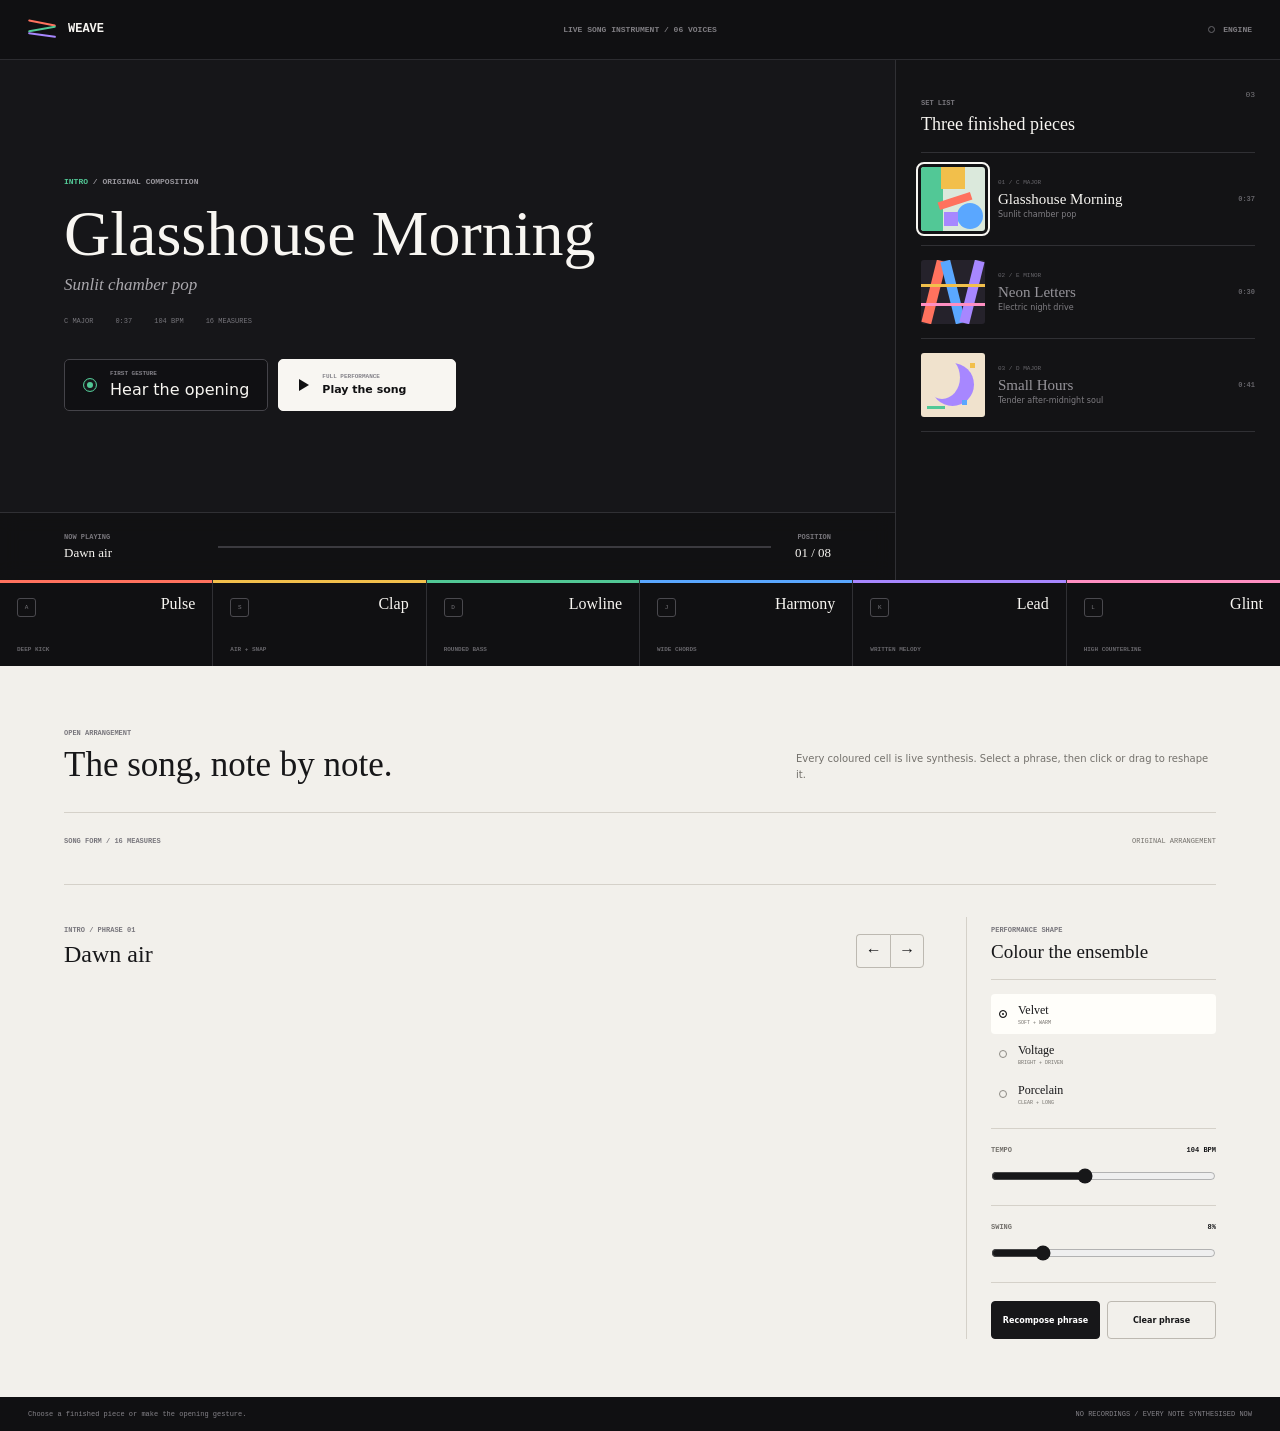
==== commit c16c9abd: "feat: compose weave as a living song instrument" ====
--- a/index.html
+++ b/index.html
@@ -3,119 +3,144 @@
   <head>
     <meta charset="UTF-8" />
     <meta name="viewport" content="width=device-width, initial-scale=1.0" />
-    <title>Mosaic | Live composition studio</title>
+    <title>WEAVE | A live song instrument</title>
     <meta
       name="description"
-      content="Mosaic is a live browser composition studio with six synthesised instruments and complete editable pieces."
+      content="WEAVE is a live browser instrument for performing, reshaping and hearing complete original songs unfold."
     />
     <meta property="og:type" content="website" />
     <meta property="og:image" content="./card.jpg" />
     <meta name="twitter:card" content="summary_large_image" />
-    <meta name="theme-color" content="#171719" />
+    <meta name="theme-color" content="#101012" />
     <link rel="stylesheet" href="./styles.css" />
   </head>
   <body>
     <main id="instrument-stage" data-testid="instrument" data-state="waiting">
       <header class="topbar">
         <nav aria-label="Primary">
-          <a class="brand" href="#instrument-stage" aria-label="Mosaic home">
-            <span class="brand-mark" aria-hidden="true"><i></i><i></i><i></i><i></i><i></i><i></i></span>
-            <strong>MOSAIC</strong>
+          <a class="brand" href="#instrument-stage" aria-label="WEAVE home">
+            <span class="weave-mark" aria-hidden="true"><i></i><i></i><i></i></span>
+            <strong>WEAVE</strong>
           </a>
         </nav>
-        <p>LIVE COMPOSITION STUDIO</p>
-        <div class="engine-state" aria-hidden="true"><span></span>WEB AUDIO</div>
+        <p>LIVE SONG INSTRUMENT / 06 VOICES</p>
+        <div class="engine-state" aria-hidden="true"><span></span>ENGINE</div>
       </header>
 
-      <div class="studio-layout">
-        <aside class="library-panel" aria-labelledby="studio-title">
-          <div class="library-intro">
-            <p class="eyebrow">PLAY / ARRANGE / REMIX</p>
-            <h1 id="studio-title">Make a<br />piece your own.</h1>
+      <section class="performance-stage" aria-labelledby="composition-title">
+        <canvas id="sound-canvas" data-testid="sound-canvas" aria-hidden="true"></canvas>
+
+        <div class="stage-copy">
+          <p class="stage-kicker"><span data-testid="current-section">INTRO</span> / ORIGINAL COMPOSITION</p>
+          <h1 id="composition-title" data-testid="composition-title">Glasshouse Morning</h1>
+          <p class="composition-character" data-testid="composition-character">Sunlit chamber pop</p>
+          <div class="composition-meta" aria-label="Composition details">
+            <span data-key-label>C MAJOR</span>
+            <span data-duration>0:37</span>
+            <span data-tempo-label>104 BPM</span>
+            <span>16 MEASURES</span>
+          </div>
+
+          <div class="opening-actions">
             <button
-              class="first-sound-button"
+              class="opening-button"
               type="button"
               data-testid="begin-instrument"
               aria-controls="instrument-stage"
             >
-              Hear the first chord
+              <i aria-hidden="true"></i>
+              <span><small>FIRST GESTURE</small>Hear the opening</span>
+            </button>
+            <button
+              class="main-transport"
+              type="button"
+              data-testid="transport-toggle"
+              aria-label="Play full song"
+              aria-pressed="false"
+            >
+              <span class="transport-icon" aria-hidden="true"></span>
+              <span><small>FULL PERFORMANCE</small><b data-transport-state>Play the song</b></span>
             </button>
           </div>
+        </div>
 
-          <section class="piece-library" aria-labelledby="pieces-title">
-            <header>
-              <span class="section-label">COMPLETE PIECES</span>
-              <span>03</span>
-            </header>
-            <h2 id="pieces-title">Library</h2>
-
-            <div class="piece-list" role="group" aria-label="Complete example compositions">
-              <button type="button" data-composition="after-rain" aria-pressed="true">
-                <span class="piece-cover rain-cover" aria-hidden="true"><i></i><i></i><i></i><i></i></span>
-                <span class="piece-copy">
-                  <strong>After Rain</strong>
-                  <small>Patient glow</small>
-                  <span><b>0:37</b><b>104 BPM</b><b>8 BARS</b></span>
-                </span>
-              </button>
-              <button type="button" data-composition="night-tram" aria-pressed="false">
-                <span class="piece-cover tram-cover" aria-hidden="true"><i></i><i></i><i></i><i></i></span>
-                <span class="piece-copy">
-                  <strong>Night Tram</strong>
-                  <small>Restless motion</small>
-                  <span><b>0:30</b><b>126 BPM</b><b>8 BARS</b></span>
-                </span>
-              </button>
-              <button type="button" data-composition="sunday-kitchen" aria-pressed="false">
-                <span class="piece-cover kitchen-cover" aria-hidden="true"><i></i><i></i><i></i><i></i></span>
-                <span class="piece-copy">
-                  <strong>Sunday Kitchen</strong>
-                  <small>Loose sunshine</small>
-                  <span><b>0:42</b><b>92 BPM</b><b>8 BARS</b></span>
-                </span>
-              </button>
+        <aside class="set-list" aria-labelledby="set-list-title">
+          <header>
+            <div>
+              <span class="micro-label">SET LIST</span>
+              <h2 id="set-list-title">Three finished pieces</h2>
             </div>
-          </section>
+            <span>03</span>
+          </header>
+          <div class="composition-list" role="group" aria-label="Complete example compositions">
+            <button type="button" data-composition="glasshouse-morning" aria-pressed="true">
+              <span class="cover glasshouse-cover" aria-hidden="true"><i></i><i></i><i></i><i></i><i></i></span>
+              <span class="composition-list-copy"><small>01 / C MAJOR</small><strong>Glasshouse Morning</strong><span>Sunlit chamber pop</span></span>
+              <b>0:37</b>
+            </button>
+            <button type="button" data-composition="neon-letters" aria-pressed="false">
+              <span class="cover neon-cover" aria-hidden="true"><i></i><i></i><i></i><i></i><i></i></span>
+              <span class="composition-list-copy"><small>02 / E MINOR</small><strong>Neon Letters</strong><span>Electric night drive</span></span>
+              <b>0:30</b>
+            </button>
+            <button type="button" data-composition="small-hours" aria-pressed="false">
+              <span class="cover hours-cover" aria-hidden="true"><i></i><i></i><i></i><i></i><i></i></span>
+              <span class="composition-list-copy"><small>03 / D MAJOR</small><strong>Small Hours</strong><span>Tender after-midnight soul</span></span>
+              <b>0:41</b>
+            </button>
+          </div>
         </aside>
 
-        <section class="arranger" aria-labelledby="arranger-title">
-          <header class="piece-header">
-            <div>
-              <span class="section-label">NOW ARRANGING</span>
-              <h2 id="arranger-title" data-testid="composition-title">After Rain</h2>
-              <p data-testid="composition-character">Patient glow / 8 bars / 0:37</p>
-            </div>
-            <div class="transport">
-              <button type="button" data-testid="previous-bar" aria-label="Previous bar">&larr;</button>
-              <button
-                class="play-button"
-                type="button"
-                data-testid="transport-toggle"
-                aria-label="Play complete piece"
-                aria-pressed="false"
-              >
-                <span aria-hidden="true"></span>
-              </button>
-              <button type="button" data-testid="next-bar" aria-label="Next bar">&rarr;</button>
-              <strong data-transport-state>READY</strong>
-            </div>
+        <div class="performance-readout">
+          <div>
+            <span class="micro-label">NOW PLAYING</span>
+            <strong data-testid="bar-name">Dawn air</strong>
+          </div>
+          <div class="progress-rail" aria-hidden="true"><i data-song-progress></i></div>
+          <div>
+            <span class="micro-label">POSITION</span>
+            <strong data-testid="song-position">01 / 08</strong>
+          </div>
+        </div>
+      </section>
+
+      <section class="voice-deck" aria-label="Manual instrument pads">
+        <button type="button" data-track-pad data-track-index="0" style="--track-colour:#ff725e"><i></i><span><small>A</small>Pulse</span><b>DEEP KICK</b></button>
+        <button type="button" data-track-pad data-track-index="1" style="--track-colour:#f2bf4b"><i></i><span><small>S</small>Clap</span><b>AIR + SNAP</b></button>
+        <button type="button" data-track-pad data-track-index="2" style="--track-colour:#52c896"><i></i><span><small>D</small>Lowline</span><b>ROUNDED BASS</b></button>
+        <button type="button" data-track-pad data-track-index="3" style="--track-colour:#5aa7ff"><i></i><span><small>J</small>Harmony</span><b>WIDE CHORDS</b></button>
+        <button type="button" data-track-pad data-track-index="4" style="--track-colour:#a787ff"><i></i><span><small>K</small>Lead</span><b>WRITTEN MELODY</b></button>
+        <button type="button" data-track-pad data-track-index="5" style="--track-colour:#ff8fc2"><i></i><span><small>L</small>Glint</span><b>HIGH COUNTERLINE</b></button>
+      </section>
+
+      <section class="arranger" aria-labelledby="arranger-title">
+        <header class="arranger-heading">
+          <div>
+            <span class="micro-label">OPEN ARRANGEMENT</span>
+            <h2 id="arranger-title">The song, note by note.</h2>
+          </div>
+          <p>Every coloured cell is live synthesis. Select a phrase, then click or drag to reshape it.</p>
+        </header>
+
+        <section class="song-map" aria-label="Composition phrases">
+          <header>
+            <span class="micro-label">SONG FORM / 16 MEASURES</span>
+            <span data-edit-state data-testid="edit-state">ORIGINAL ARRANGEMENT</span>
           </header>
+          <div class="bar-navigator" data-testid="bar-navigator"></div>
+        </section>
 
-          <section class="song-map" aria-label="Composition bars">
-            <header>
-              <span class="section-label">SONG MAP</span>
-              <span data-testid="song-position">BAR 01 / 08</span>
-            </header>
-            <div class="bar-navigator" data-testid="bar-navigator"></div>
-          </section>
-
-          <section class="sequence-editor" aria-labelledby="editor-title">
+        <div class="arrangement-workspace">
+          <section class="sequence-editor" aria-labelledby="phrase-title">
             <header>
               <div>
-                <span class="section-label">CURRENT BAR</span>
-                <h3 id="editor-title" data-testid="bar-name">Mist</h3>
+                <span class="micro-label" data-phrase-section>INTRO / PHRASE 01</span>
+                <h3 id="phrase-title">Dawn air</h3>
               </div>
-              <span class="edit-state" data-testid="edit-state">ORIGINAL ARRANGEMENT</span>
+              <div class="phrase-nav">
+                <button type="button" data-testid="previous-bar" aria-label="Previous phrase">&larr;</button>
+                <button type="button" data-testid="next-bar" aria-label="Next phrase">&rarr;</button>
+              </div>
             </header>
             <div class="step-ruler" id="step-ruler" aria-hidden="true"></div>
             <div
@@ -127,63 +152,38 @@
             ></div>
           </section>
 
-          <section class="performance-pads" aria-label="Manual instrument pads">
-            <button type="button" data-track-pad data-track-index="0" style="--track-colour: #f06449"><span>Kick</span><small>LOW PULSE</small><kbd>A</kbd></button>
-            <button type="button" data-track-pad data-track-index="1" style="--track-colour: #f3b64d"><span>Snare</span><small>PAPER SNAP</small><kbd>S</kbd></button>
-            <button type="button" data-track-pad data-track-index="2" style="--track-colour: #4eb889"><span>Bass</span><small>WARM CURRENT</small><kbd>D</kbd></button>
-            <button type="button" data-track-pad data-track-index="3" style="--track-colour: #4f8ee8"><span>Keys</span><small>SOFT CHORDS</small><kbd>J</kbd></button>
-            <button type="button" data-track-pad data-track-index="4" style="--track-colour: #9274d8"><span>Pluck</span><small>BRIGHT THREAD</small><kbd>K</kbd></button>
-            <button type="button" data-track-pad data-track-index="5" style="--track-colour: #e77fad"><span>Bell</span><small>CLEAR LIGHT</small><kbd>L</kbd></button>
-          </section>
-        </section>
+          <aside class="sound-shaper" aria-labelledby="sound-shaper-title">
+            <header>
+              <span class="micro-label">PERFORMANCE SHAPE</span>
+              <h3 id="sound-shaper-title">Colour the ensemble</h3>
+            </header>
 
-        <aside class="mixer-panel" aria-labelledby="mixer-title">
-          <header>
-            <span class="section-label">SOUND & FEEL</span>
-            <h2 id="mixer-title">Mixer</h2>
-          </header>
+            <div class="palette-switch" role="group" aria-label="Sound palette">
+              <button type="button" data-palette="velvet" class="is-active" aria-pressed="true"><i></i><span>Velvet<small>SOFT + WARM</small></span></button>
+              <button type="button" data-palette="voltage" aria-pressed="false"><i></i><span>Voltage<small>BRIGHT + DRIVEN</small></span></button>
+              <button type="button" data-palette="porcelain" aria-pressed="false"><i></i><span>Porcelain<small>CLEAR + LONG</small></span></button>
+            </div>
 
-          <section class="mixer-section">
-            <span class="section-label">PALETTE</span>
-            <div class="palette-switch" role="group" aria-label="Sound palette">
-              <button type="button" data-palette="velvet" class="is-active" aria-pressed="true">Velvet</button>
-              <button type="button" data-palette="voltage" aria-pressed="false">Voltage</button>
-              <button type="button" data-palette="porcelain" aria-pressed="false">Porcelain</button>
+            <div class="range-control">
+              <label for="tempo"><span>TEMPO</span><output id="tempo-output" for="tempo">104 BPM</output></label>
+              <input id="tempo" name="tempo" type="range" min="72" max="150" value="104" />
             </div>
-          </section>
+            <div class="range-control">
+              <label for="swing"><span>SWING</span><output id="swing-output" for="swing">8%</output></label>
+              <input id="swing" name="swing" type="range" min="0" max="38" value="8" />
+            </div>
 
-          <section class="mixer-section range-control">
-            <label for="tempo"><span>TEMPO</span><output id="tempo-output" for="tempo">104 BPM</output></label>
-            <input id="tempo" name="tempo" type="range" min="72" max="150" value="104" />
-          </section>
-
-          <section class="mixer-section range-control">
-            <label for="swing"><span>SWING</span><output id="swing-output" for="swing">12%</output></label>
-            <input id="swing" name="swing" type="range" min="0" max="38" value="12" />
-          </section>
-
-          <section class="mixer-section track-legend">
-            <span class="section-label">INSTRUMENTS</span>
-            <ul>
-              <li><i style="--dot: #f06449"></i><span>Kick</span><small>SINE DROP</small></li>
-              <li><i style="--dot: #f3b64d"></i><span>Snare</span><small>NOISE + TONE</small></li>
-              <li><i style="--dot: #4eb889"></i><span>Bass</span><small>FILTERED SAW</small></li>
-              <li><i style="--dot: #4f8ee8"></i><span>Keys</span><small>TRIAD</small></li>
-              <li><i style="--dot: #9274d8"></i><span>Pluck</span><small>SHORT SQUARE</small></li>
-              <li><i style="--dot: #e77fad"></i><span>Bell</span><small>SINE HARMONICS</small></li>
-            </ul>
-          </section>
-
-          <div class="arrangement-actions">
-            <button type="button" data-testid="variation-bar">Vary this bar</button>
-            <button type="button" data-testid="clear-bar">Clear this bar</button>
-          </div>
-        </aside>
-      </div>
+            <div class="phrase-actions">
+              <button type="button" data-testid="variation-bar">Recompose phrase</button>
+              <button type="button" data-testid="clear-bar">Clear phrase</button>
+            </div>
+          </aside>
+        </div>
+      </section>
 
       <footer class="status-bar">
-        <p data-testid="instrument-status" role="status" aria-live="polite">Choose a piece or make the first sound.</p>
-        <p>ALL SOUND SYNTHESISED LIVE</p>
+        <p data-testid="instrument-status" role="status" aria-live="polite">Choose a finished piece or make the opening gesture.</p>
+        <p>NO RECORDINGS / EVERY NOTE SYNTHESISED NOW</p>
       </footer>
     </main>
     <script type="module" src="./main.ts"></script>
--- a/styles.css
+++ b/styles.css
@@ -1,54 +1,45 @@
 :root {
   color-scheme: light;
   font-family: Inter, ui-sans-serif, system-ui, -apple-system, BlinkMacSystemFont, "Segoe UI", sans-serif;
-  color: #1b1b1d;
-  background: #171719;
+  color: #171719;
+  background: #101012;
   font-synthesis: none;
-  --ink: #1b1b1d;
-  --muted: #72706b;
-  --line: #dedbd3;
-  --paper: #f5f3ee;
-  --surface: #fffdf9;
-  --dark: #171719;
-  --dark-soft: #242426;
-  --coral: #f06449;
-  --amber: #f3b64d;
-  --green: #4eb889;
-  --blue: #4f8ee8;
-  --violet: #9274d8;
-  --pink: #e77fad;
-}
-
-* {
-  box-sizing: border-box;
-}
+  --black: #101012;
+  --night: #161619;
+  --night-soft: #202024;
+  --paper: #f2f0eb;
+  --white: #fffefa;
+  --ink: #171719;
+  --muted: #74716c;
+  --line: #d5d1c9;
+  --coral: #ff725e;
+  --yellow: #f2bf4b;
+  --green: #52c896;
+  --blue: #5aa7ff;
+  --violet: #a787ff;
+  --pink: #ff8fc2;
+}
+
+* { box-sizing: border-box; }
 
 html,
 body {
   min-width: 320px;
   min-height: 100%;
   margin: 0;
-  background: var(--dark);
-}
-
-body {
-  overflow-x: hidden;
-}
+  background: var(--black);
+}
+
+body { overflow-x: hidden; }
 
 button,
-input {
-  font: inherit;
-}
+input { font: inherit; }
 
 button,
 a,
-input {
-  -webkit-tap-highlight-color: transparent;
-}
-
-button {
-  color: inherit;
-}
+input { -webkit-tap-highlight-color: transparent; }
+
+button { color: inherit; }
 
 button:focus-visible,
 a:focus-visible,
@@ -60,28 +51,29 @@
 h1,
 h2,
 h3,
-p {
-  margin-top: 0;
-  letter-spacing: 0;
-}
-
-.section-label,
-.eyebrow,
+p { margin-top: 0; letter-spacing: 0; }
+
+.micro-label,
+.stage-kicker,
 .topbar,
 .status-bar,
-.piece-copy span,
-.edit-state,
-.transport strong,
-kbd,
+.composition-meta,
+.composition-list-copy small,
+.composition-list > button > b,
+.voice-deck,
+.song-map > header,
 .range-control label,
-.track-legend small {
+.phrase-nav,
+.bar-button b,
+.bar-button em,
+.track-label,
+.step-ruler,
+.opening-actions small {
   font-family: ui-monospace, SFMono-Regular, Menlo, Monaco, Consolas, monospace;
   letter-spacing: 0;
 }
 
 #instrument-stage {
-  display: grid;
-  grid-template-rows: 58px minmax(0, 1fr) 32px;
   width: 100%;
   min-height: 100svh;
   background: var(--paper);
@@ -91,23 +83,16 @@
   display: grid;
   grid-template-columns: 1fr auto 1fr;
   align-items: center;
-  min-width: 0;
-  padding: 0 22px;
-  border-bottom: 1px solid #303033;
-  background: var(--dark);
-  color: #f8f6f1;
-  font-size: 9px;
+  height: 60px;
+  padding: 0 28px;
+  border-bottom: 1px solid #2c2c30;
+  background: var(--black);
+  color: #f8f6f2;
+  font-size: 8px;
   font-weight: 700;
 }
 
-.topbar nav {
-  min-width: 0;
-}
-
-.topbar p {
-  margin: 0;
-  color: #959397;
-}
+.topbar p { margin: 0; color: #7f7d82; }
 
 .brand {
   display: inline-flex;
@@ -117,320 +102,171 @@
   text-decoration: none;
 }
 
-.brand strong {
-  font-size: 12px;
-  letter-spacing: 0;
-}
-
-.brand-mark {
-  display: grid;
-  grid-template-columns: repeat(3, 6px);
-  grid-template-rows: repeat(2, 6px);
-  gap: 2px;
-}
-
-.brand-mark i {
-  border-radius: 1px;
+.brand strong { font-size: 12px; }
+
+.weave-mark {
+  position: relative;
+  display: block;
+  width: 28px;
+  height: 18px;
+}
+
+.weave-mark i {
+  position: absolute;
+  left: 0;
+  width: 28px;
+  height: 2px;
+  border-radius: 2px;
   background: var(--coral);
-}
-
-.brand-mark i:nth-child(2) { background: var(--amber); }
-.brand-mark i:nth-child(3) { background: var(--green); }
-.brand-mark i:nth-child(4) { background: var(--blue); }
-.brand-mark i:nth-child(5) { background: var(--violet); }
-.brand-mark i:nth-child(6) { background: var(--pink); }
+  transform: rotate(11deg);
+}
+
+.weave-mark i:nth-child(1) { top: 2px; }
+.weave-mark i:nth-child(2) { top: 8px; background: var(--green); transform: rotate(-10deg); }
+.weave-mark i:nth-child(3) { top: 14px; background: var(--violet); transform: rotate(8deg); }
 
 .engine-state {
   display: flex;
   gap: 8px;
   align-items: center;
   justify-self: end;
-  color: #8e8d91;
+  color: #7f7d82;
 }
 
 .engine-state span {
   width: 7px;
   height: 7px;
+  border: 1px solid #66656a;
   border-radius: 50%;
-  border: 1px solid #77767a;
 }
 
 [data-state="active"] .engine-state span {
   border-color: var(--green);
   background: var(--green);
-  box-shadow: 0 0 12px rgba(78, 184, 137, 0.65);
-}
-
-.studio-layout {
-  display: grid;
-  grid-template-columns: 286px minmax(650px, 1fr) 244px;
-  min-height: 0;
-}
-
-.library-panel,
-.arranger,
-.mixer-panel {
-  min-width: 0;
-}
-
-.library-panel {
+  box-shadow: 0 0 14px rgba(82, 200, 150, 0.62);
+}
+
+.performance-stage {
+  position: relative;
+  display: grid;
+  grid-template-columns: minmax(0, 1fr) 385px;
+  min-height: 520px;
+  overflow: hidden;
+  background: var(--night);
+  color: #f8f6f2;
+}
+
+#sound-canvas {
+  position: absolute;
+  inset: 0;
+  width: 100%;
+  height: 100%;
+  pointer-events: none;
+}
+
+.stage-copy {
+  position: relative;
+  z-index: 1;
   display: flex;
   flex-direction: column;
-  padding: 28px 22px 20px;
-  overflow: hidden;
-  background: var(--dark);
-  color: #f8f6f1;
-}
-
-.eyebrow {
-  margin-bottom: 16px;
-  color: #97959a;
+  justify-content: center;
+  min-width: 0;
+  padding: 48px 5vw 100px;
+}
+
+.stage-kicker {
+  margin-bottom: 17px;
+  color: #98969c;
   font-size: 8px;
   font-weight: 700;
 }
 
-.library-intro h1 {
-  margin-bottom: 22px;
-  max-width: 240px;
+.stage-kicker span { color: var(--green); }
+
+.stage-copy h1 {
+  max-width: 760px;
+  margin-bottom: 9px;
   font-family: Georgia, "Times New Roman", serif;
-  font-size: 45px;
+  font-size: 64px;
   font-weight: 400;
   line-height: 0.98;
 }
 
-.first-sound-button {
-  width: 100%;
-  min-height: 42px;
-  padding: 10px 14px;
-  border: 1px solid #5f5e62;
-  border-radius: 4px;
-  background: transparent;
-  color: #f8f6f1;
-  cursor: pointer;
-  font-size: 11px;
-  font-weight: 750;
-  transition: border-color 150ms ease, background 150ms ease;
-}
-
-.first-sound-button:hover {
-  border-color: #f8f6f1;
-  background: #2b2b2e;
-}
-
-[data-state="active"] .first-sound-button {
-  border-color: #3c3c3f;
-  color: #8e8d91;
-}
-
-.piece-library {
-  margin-top: auto;
-  padding-top: 30px;
-}
-
-.piece-library > header,
-.song-map > header {
+.composition-character {
+  margin-bottom: 22px;
+  color: #aaa8ad;
+  font-family: Georgia, "Times New Roman", serif;
+  font-size: 17px;
+  font-style: italic;
+}
+
+.composition-meta {
   display: flex;
-  align-items: center;
-  justify-content: space-between;
-}
-
-.piece-library > header {
-  padding-bottom: 10px;
-  border-bottom: 1px solid #3a3a3d;
-  color: #8e8d91;
-  font-size: 8px;
-}
-
-.piece-library h2 {
-  margin: 13px 0 12px;
-  font-family: Georgia, "Times New Roman", serif;
-  font-size: 20px;
-  font-weight: 400;
-}
-
-.piece-list {
-  display: grid;
-  gap: 6px;
-}
-
-.piece-list > button {
-  display: grid;
-  grid-template-columns: 54px minmax(0, 1fr);
-  gap: 11px;
-  align-items: center;
-  min-width: 0;
-  min-height: 70px;
-  padding: 8px;
-  border: 1px solid transparent;
-  border-radius: 6px;
-  background: transparent;
-  color: #f8f6f1;
+  gap: 22px;
+  color: #75747a;
+  font-size: 7px;
+}
+
+.composition-meta span { white-space: nowrap; }
+
+.opening-actions {
+  display: flex;
+  gap: 10px;
+  margin-top: 34px;
+}
+
+.opening-actions button {
+  display: flex;
+  gap: 13px;
+  align-items: center;
+  min-height: 52px;
+  padding: 8px 18px;
+  border: 1px solid #444349;
+  border-radius: 5px;
+  background: rgba(16, 16, 18, 0.74);
+  color: #f8f6f2;
   text-align: left;
   cursor: pointer;
-  transition: background 150ms ease, border-color 150ms ease;
-}
-
-.piece-list > button:hover {
-  background: #222225;
-}
-
-.piece-list > button[aria-pressed="true"] {
-  border-color: #48484c;
-  background: var(--dark-soft);
-}
-
-.piece-cover {
-  position: relative;
-  display: grid;
-  grid-template-columns: 1fr 1fr;
-  grid-template-rows: 1fr 1fr;
-  width: 54px;
-  height: 54px;
-  overflow: hidden;
-  border-radius: 4px;
-}
-
-.piece-cover i {
+  backdrop-filter: blur(8px);
+}
+
+.opening-actions button:hover { border-color: #8e8c92; background: #222226; }
+
+.opening-actions small,
+.opening-actions b { display: block; }
+.opening-actions small { margin-bottom: 3px; color: #85838a; font-size: 6px; font-weight: 700; }
+.opening-actions b { font-size: 11px; }
+
+.opening-button i {
   display: block;
-  transition: transform 180ms ease;
-}
-
-.piece-list > button:hover .piece-cover i:nth-child(2n) {
-  transform: scale(0.82) rotate(9deg);
-}
-
-.rain-cover { background: #abc8eb; }
-.rain-cover i:nth-child(1) { background: #4f8ee8; border-radius: 0 0 18px 0; }
-.rain-cover i:nth-child(2) { background: #e77fad; border-radius: 50% 0 0 50%; }
-.rain-cover i:nth-child(3) { background: #f3b64d; border-radius: 50%; transform: scale(0.52); }
-.rain-cover i:nth-child(4) { background: #4eb889; border-radius: 18px 0 0 0; }
-.tram-cover { background: #ded8f3; }
-.tram-cover i:nth-child(1) { grid-row: 1 / 3; background: #f06449; }
-.tram-cover i:nth-child(2) { background: #171719; border-radius: 0 0 0 20px; }
-.tram-cover i:nth-child(3) { background: #9274d8; }
-.tram-cover i:nth-child(4) { display: none; }
-.kitchen-cover { background: #ffe0a8; }
-.kitchen-cover i:nth-child(1) { background: #4eb889; border-radius: 50%; transform: scale(0.65); }
-.kitchen-cover i:nth-child(2) { background: #f3b64d; }
-.kitchen-cover i:nth-child(3) { background: #4f8ee8; border-radius: 0 24px 0 0; }
-.kitchen-cover i:nth-child(4) { background: #f06449; border-radius: 50% 0 0; }
-
-.piece-copy {
-  display: block;
-  min-width: 0;
-}
-
-.piece-copy strong,
-.piece-copy small {
-  display: block;
-  overflow: hidden;
-  text-overflow: ellipsis;
-  white-space: nowrap;
-}
-
-.piece-copy strong {
-  font-family: Georgia, "Times New Roman", serif;
-  font-size: 15px;
-  font-weight: 400;
-}
-
-.piece-copy small {
-  margin-top: 2px;
-  color: #aaa8ad;
-  font-size: 9px;
-}
-
-.piece-copy span {
-  display: flex;
-  gap: 8px;
-  margin-top: 7px;
-  color: #78777b;
-  font-size: 6px;
-}
-
-.piece-copy b {
-  font-weight: 600;
-}
-
-.arranger {
-  display: grid;
-  grid-template-rows: auto auto minmax(300px, 1fr) auto;
-  gap: 0;
-  padding: 26px 28px 22px;
-  background: var(--paper);
-}
-
-.piece-header {
-  display: flex;
-  gap: 20px;
-  align-items: center;
-  justify-content: space-between;
-  padding-bottom: 20px;
-  border-bottom: 1px solid var(--line);
-}
-
-.section-label {
-  color: var(--muted);
-  font-size: 7px;
-  font-weight: 750;
-}
-
-.piece-header h2 {
-  margin: 4px 0 2px;
-  font-family: Georgia, "Times New Roman", serif;
-  font-size: 34px;
-  font-weight: 400;
-}
-
-.piece-header p {
-  margin: 0;
-  color: var(--muted);
-  font-size: 10px;
-}
-
-.transport {
-  display: grid;
-  grid-template-columns: 32px 52px 32px;
-  gap: 8px;
-  align-items: center;
-  justify-items: center;
-}
-
-.transport button {
-  display: grid;
-  width: 32px;
-  height: 32px;
-  padding: 0;
-  place-items: center;
-  border: 1px solid #c7c4bc;
+  width: 14px;
+  height: 14px;
+  border: 1px solid var(--green);
   border-radius: 50%;
-  background: var(--surface);
-  cursor: pointer;
-}
-
-.transport button:hover {
-  border-color: var(--ink);
-}
-
-.transport .play-button {
-  width: 52px;
-  height: 52px;
-  border: 0;
-  background: var(--ink);
-  color: white;
-  box-shadow: 0 7px 20px rgba(27, 27, 29, 0.18);
-}
-
-.play-button span {
+  box-shadow: inset 0 0 0 3px var(--night), inset 0 0 0 7px var(--green);
+}
+
+[data-state="active"] .opening-button i { box-shadow: inset 0 0 0 7px var(--green); }
+
+.opening-actions .main-transport {
+  min-width: 178px;
+  border-color: #f8f6f2;
+  background: #f8f6f2;
+  color: var(--black);
+}
+
+.opening-actions .main-transport:hover { background: var(--green); border-color: var(--green); }
+
+.transport-icon {
   width: 0;
   height: 0;
-  margin-left: 3px;
+  margin-left: 2px;
   border-top: 6px solid transparent;
   border-bottom: 6px solid transparent;
   border-left: 10px solid currentColor;
 }
 
-.play-button[aria-pressed="true"] span {
+.main-transport[aria-pressed="true"] .transport-icon {
   width: 11px;
   height: 12px;
   margin-left: 0;
@@ -438,667 +274,398 @@
   background: linear-gradient(90deg, currentColor 0 36%, transparent 36% 64%, currentColor 64% 100%);
 }
 
-.transport strong {
-  grid-column: 1 / -1;
-  color: var(--muted);
-  font-size: 7px;
-  font-weight: 700;
-}
-
-.song-map {
-  padding: 18px 0;
-  border-bottom: 1px solid var(--line);
-}
-
-.song-map > header {
-  margin-bottom: 9px;
-}
-
-.song-map > header > span:last-child {
-  color: var(--muted);
+.set-list {
+  position: relative;
+  z-index: 2;
+  padding: 30px 25px 86px;
+  border-left: 1px solid #303034;
+  background: #131315;
+}
+
+.set-list > header {
+  display: flex;
+  align-items: start;
+  justify-content: space-between;
+  padding-bottom: 17px;
+  border-bottom: 1px solid #303034;
+}
+
+.micro-label { color: #79777d; font-size: 7px; font-weight: 700; }
+
+.set-list h2 {
+  margin: 5px 0 0;
+  font-family: Georgia, "Times New Roman", serif;
+  font-size: 18px;
+  font-weight: 400;
+}
+
+.set-list > header > span:last-child {
+  color: #77767b;
   font-family: ui-monospace, SFMono-Regular, Menlo, monospace;
-  font-size: 7px;
-}
-
-.bar-navigator {
-  display: grid;
-  grid-template-columns: repeat(8, minmax(0, 1fr));
-  gap: 5px;
-}
-
-.bar-button {
-  position: relative;
-  min-width: 0;
-  min-height: 43px;
-  padding: 8px 5px 6px;
-  overflow: hidden;
-  border: 1px solid #d2cfc8;
-  border-radius: 4px;
-  background: rgba(255, 253, 249, 0.58);
+  font-size: 8px;
+}
+
+.composition-list { display: grid; }
+
+.composition-list > button {
+  display: grid;
+  grid-template-columns: 64px minmax(0, 1fr) auto;
+  gap: 13px;
+  align-items: center;
+  min-width: 0;
+  padding: 14px 0;
+  border: 0;
+  border-bottom: 1px solid #303034;
+  background: transparent;
+  color: #f8f6f2;
   text-align: left;
   cursor: pointer;
 }
 
-.bar-button::before {
+.composition-list > button:hover .cover,
+.composition-list > button[aria-pressed="true"] .cover { outline: 2px solid #f8f6f2; outline-offset: 3px; }
+
+.composition-list > button[aria-pressed="false"] { color: #96949a; }
+
+.cover {
+  position: relative;
+  display: block;
+  width: 64px;
+  height: 64px;
+  overflow: hidden;
+  border-radius: 3px;
+  background: #2b2b2f;
+}
+
+.cover i { position: absolute; display: block; }
+
+.glasshouse-cover { background: #dbe9dc; }
+.glasshouse-cover i:nth-child(1) { inset: 0 42px 0 0; background: var(--green); }
+.glasshouse-cover i:nth-child(2) { inset: 0 20px 42px 20px; background: var(--yellow); }
+.glasshouse-cover i:nth-child(3) { width: 26px; height: 26px; right: 2px; bottom: 2px; border-radius: 50%; background: var(--blue); }
+.glasshouse-cover i:nth-child(4) { width: 34px; height: 8px; left: 17px; top: 30px; background: var(--coral); transform: rotate(-18deg); }
+.glasshouse-cover i:nth-child(5) { width: 14px; height: 14px; left: 23px; bottom: 5px; background: var(--violet); }
+
+.neon-cover { background: #25222b; }
+.neon-cover i:nth-child(1) { width: 10px; height: 64px; left: 8px; background: var(--coral); transform: rotate(14deg); }
+.neon-cover i:nth-child(2) { width: 10px; height: 64px; left: 27px; background: var(--blue); transform: rotate(-14deg); }
+.neon-cover i:nth-child(3) { width: 10px; height: 64px; right: 8px; background: var(--violet); transform: rotate(14deg); }
+.neon-cover i:nth-child(4) { inset: 24px 0 auto; height: 3px; background: var(--yellow); }
+.neon-cover i:nth-child(5) { inset: 43px 0 auto; height: 3px; background: var(--pink); }
+
+.hours-cover { background: #f0e2cd; }
+.hours-cover i:nth-child(1) { width: 43px; height: 43px; left: 10px; top: 10px; border-radius: 50%; background: var(--violet); }
+.hours-cover i:nth-child(2) { width: 36px; height: 43px; left: 3px; top: 3px; border-radius: 50%; background: #f0e2cd; }
+.hours-cover i:nth-child(3) { width: 5px; height: 5px; right: 10px; top: 10px; background: var(--yellow); }
+.hours-cover i:nth-child(4) { width: 5px; height: 5px; right: 18px; bottom: 12px; background: var(--blue); }
+.hours-cover i:nth-child(5) { width: 18px; height: 3px; left: 6px; bottom: 8px; background: var(--green); }
+
+.composition-list-copy { min-width: 0; }
+.composition-list-copy small,
+.composition-list-copy strong,
+.composition-list-copy span { display: block; overflow: hidden; text-overflow: ellipsis; white-space: nowrap; }
+.composition-list-copy small { color: #67666b; font-size: 6px; }
+.composition-list-copy strong { margin: 5px 0 2px; font-family: Georgia, "Times New Roman", serif; font-size: 15px; font-weight: 400; }
+.composition-list-copy span { color: #7f7d82; font-size: 8px; }
+.composition-list > button > b { color: #646368; font-size: 7px; }
+
+.performance-readout {
   position: absolute;
-  inset: 0 auto 0 0;
-  width: 3px;
-  background: var(--composition-accent, var(--blue));
-  content: "";
-  opacity: 0;
-}
-
+  z-index: 3;
+  right: 385px;
+  bottom: 0;
+  left: 0;
+  display: grid;
+  grid-template-columns: minmax(130px, auto) minmax(100px, 1fr) auto;
+  gap: 24px;
+  align-items: center;
+  min-height: 68px;
+  padding: 0 5vw;
+  border-top: 1px solid #303034;
+  background: rgba(16, 16, 18, 0.76);
+  backdrop-filter: blur(10px);
+}
+
+.performance-readout > div:not(.progress-rail) { display: grid; gap: 4px; }
+.performance-readout > div:last-child { text-align: right; }
+.performance-readout strong { font-family: Georgia, "Times New Roman", serif; font-size: 13px; font-weight: 400; }
+
+.progress-rail { position: relative; height: 2px; overflow: hidden; background: #3b3a3f; }
+.progress-rail i { position: absolute; inset: 0 auto 0 0; width: 0; background: var(--green); transition: width 90ms linear; }
+
+.voice-deck {
+  display: grid;
+  grid-template-columns: repeat(6, minmax(0, 1fr));
+  min-width: 0;
+  background: var(--black);
+  color: #f8f6f2;
+}
+
+.voice-deck button {
+  position: relative;
+  display: grid;
+  min-width: 0;
+  min-height: 86px;
+  padding: 15px 17px 13px;
+  overflow: hidden;
+  border: 0;
+  border-right: 1px solid #303034;
+  background: transparent;
+  color: inherit;
+  text-align: left;
+  cursor: pointer;
+}
+
+.voice-deck button:last-child { border-right: 0; }
+.voice-deck button:hover,
+.voice-deck button.is-sounding { background: var(--track-colour); color: var(--black); }
+.voice-deck button > i { position: absolute; inset: 0 0 auto; height: 3px; background: var(--track-colour); }
+.voice-deck span { display: flex; align-items: baseline; justify-content: space-between; font-family: Georgia, "Times New Roman", serif; font-size: 16px; }
+.voice-deck span small { display: grid; width: 19px; height: 19px; place-items: center; border: 1px solid #4a494e; border-radius: 3px; color: #77767b; font-family: ui-monospace, SFMono-Regular, Menlo, monospace; font-size: 6px; }
+.voice-deck b { align-self: end; margin-top: 13px; overflow: hidden; color: #67666b; font-size: 6px; text-overflow: ellipsis; white-space: nowrap; }
+.voice-deck button:hover b,
+.voice-deck button.is-sounding b,
+.voice-deck button:hover span small,
+.voice-deck button.is-sounding span small { color: var(--black); border-color: var(--black); }
+
+.arranger {
+  padding: 54px max(28px, 5vw) 58px;
+  background: var(--paper);
+}
+
+.arranger-heading {
+  display: flex;
+  gap: 30px;
+  align-items: end;
+  justify-content: space-between;
+  padding-bottom: 27px;
+  border-bottom: 1px solid var(--line);
+}
+
+.arranger-heading h2 {
+  margin: 6px 0 0;
+  font-family: Georgia, "Times New Roman", serif;
+  font-size: 35px;
+  font-weight: 400;
+}
+
+.arranger-heading p { max-width: 420px; margin-bottom: 3px; color: var(--muted); font-size: 10px; line-height: 1.55; }
+
+.song-map { padding: 24px 0 28px; border-bottom: 1px solid var(--line); }
+.song-map > header { display: flex; justify-content: space-between; margin-bottom: 11px; color: var(--muted); font-size: 7px; }
+
+.bar-navigator { display: grid; grid-template-columns: repeat(8, minmax(0, 1fr)); gap: 6px; }
+
+.bar-button {
+  position: relative;
+  display: grid;
+  grid-template-rows: auto 1fr auto;
+  min-width: 0;
+  min-height: 68px;
+  padding: 9px 9px 8px;
+  overflow: hidden;
+  border: 1px solid var(--line);
+  border-radius: 4px;
+  background: rgba(255, 254, 250, 0.52);
+  text-align: left;
+  cursor: pointer;
+}
+
+.bar-button::after { position: absolute; inset: auto 0 0; height: 3px; background: var(--composition-accent); content: ""; opacity: 0; }
 .bar-button:hover,
-.bar-button.is-selected {
-  border-color: #aaa79f;
-  background: var(--surface);
-}
-
-.bar-button.is-selected::before,
-.bar-button.is-playing::before {
-  opacity: 1;
-}
-
-.bar-button.is-playing {
-  box-shadow: inset 0 -3px 0 var(--ink);
-}
-
-.bar-button b,
-.bar-button small {
-  display: block;
+.bar-button.is-selected { border-color: #a8a49d; background: var(--white); }
+.bar-button.is-selected::after,
+.bar-button.is-playing::after { opacity: 1; }
+.bar-button.is-playing { box-shadow: inset 0 0 0 1px var(--ink); }
+.bar-button b { color: var(--muted); font-size: 6px; }
+.bar-button span { align-self: center; overflow: hidden; font-family: Georgia, "Times New Roman", serif; font-size: 12px; text-overflow: ellipsis; white-space: nowrap; }
+.bar-button em { color: var(--muted); font-size: 6px; font-style: normal; }
+
+.arrangement-workspace {
+  display: grid;
+  grid-template-columns: minmax(620px, 1fr) 250px;
+  gap: 42px;
+  padding-top: 32px;
+}
+
+.sequence-editor { min-width: 0; }
+.sequence-editor > header { display: flex; align-items: end; justify-content: space-between; margin-bottom: 19px; }
+.sequence-editor h3,
+.sound-shaper h3 { margin: 5px 0 0; font-family: Georgia, "Times New Roman", serif; font-size: 24px; font-weight: 400; }
+
+.phrase-nav { display: flex; }
+.phrase-nav button { display: grid; width: 34px; height: 34px; padding: 0; place-items: center; border: 1px solid #bdb9b1; border-right: 0; background: transparent; cursor: pointer; }
+.phrase-nav button:first-child { border-radius: 4px 0 0 4px; }
+.phrase-nav button:last-child { border-right: 1px solid #bdb9b1; border-radius: 0 4px 4px 0; }
+.phrase-nav button:hover { background: var(--white); }
+
+.step-ruler,
+.track-grid { display: grid; grid-template-columns: 78px repeat(16, minmax(0, 1fr)); }
+.step-ruler { margin-bottom: 6px; }
+.step-ruler span { color: #99968f; font-size: 6px; text-align: center; }
+.step-ruler span:first-child { text-align: left; }
+.track-grid { gap: 5px 4px; touch-action: none; user-select: none; }
+
+.track-label {
+  display: grid;
+  grid-template-columns: 8px 1fr;
+  gap: 7px;
+  align-items: center;
+  min-width: 0;
   overflow: hidden;
+  color: #65625d;
+  font-size: 6px;
+  font-weight: 700;
   text-overflow: ellipsis;
   white-space: nowrap;
 }
-
-.bar-button b {
-  margin-bottom: 4px;
-  font-family: ui-monospace, SFMono-Regular, Menlo, monospace;
-  font-size: 7px;
-}
-
-.bar-button small {
-  color: var(--muted);
-  font-size: 8px;
-}
-
-.sequence-editor {
-  display: flex;
-  flex-direction: column;
-  justify-content: center;
-  min-height: 0;
-  padding: 22px 0;
-}
-
-.sequence-editor > header {
-  display: flex;
-  align-items: end;
-  justify-content: space-between;
-  margin-bottom: 15px;
-}
-
-.sequence-editor h3 {
-  margin: 4px 0 0;
-  font-family: Georgia, "Times New Roman", serif;
-  font-size: 23px;
-  font-weight: 400;
-}
-
-.edit-state {
-  color: var(--muted);
-  font-size: 7px;
-}
-
-.step-ruler,
-.track-grid {
-  display: grid;
-  grid-template-columns: 66px repeat(16, minmax(0, 1fr));
-}
-
-.step-ruler {
-  margin-bottom: 6px;
-}
-
-.step-ruler span {
-  color: #99968f;
+.track-label::before { width: 7px; height: 7px; border-radius: 50%; background: var(--track-colour); content: ""; }
+
+.sequence-cell {
+  position: relative;
+  aspect-ratio: 1 / 0.82;
+  min-width: 0;
+  min-height: 24px;
+  padding: 0;
+  overflow: hidden;
+  border: 1px solid #d5d1c9;
+  border-radius: 3px;
+  background: rgba(255, 254, 250, 0.65);
+  color: var(--ink);
+  cursor: crosshair;
   font-family: ui-monospace, SFMono-Regular, Menlo, monospace;
   font-size: 6px;
-  text-align: center;
-}
-
-.step-ruler span:first-child {
-  text-align: left;
-}
-
-.track-grid {
-  gap: 5px 4px;
-  touch-action: none;
-  user-select: none;
-}
-
-.track-label {
-  display: flex;
-  gap: 7px;
-  align-items: center;
-  min-width: 0;
-  color: #55534e;
-  font-family: ui-monospace, SFMono-Regular, Menlo, monospace;
+  transition: transform 90ms ease, border-color 90ms ease;
+}
+
+.sequence-cell:hover { z-index: 2; border-color: var(--track-colour); transform: translateY(-2px); }
+.sequence-cell.is-active { border-color: var(--track-colour); background: var(--track-colour); }
+.sequence-cell.is-current { box-shadow: 0 0 0 2px var(--ink); }
+.sequence-cell.is-sounding { transform: scale(0.77); }
+.sequence-cell.is-percussion.is-active::after { position: absolute; inset: 50% auto auto 50%; width: 5px; height: 5px; border-radius: 50%; background: var(--ink); content: ""; transform: translate(-50%, -50%); }
+
+.sound-shaper { min-width: 0; padding-left: 24px; border-left: 1px solid var(--line); }
+.sound-shaper > header { padding-bottom: 16px; border-bottom: 1px solid var(--line); }
+.sound-shaper h3 { font-size: 19px; }
+
+.palette-switch { display: grid; padding: 14px 0; border-bottom: 1px solid var(--line); }
+.palette-switch button { display: grid; grid-template-columns: 9px 1fr; gap: 10px; align-items: center; min-height: 40px; padding: 6px 8px; border: 0; border-radius: 4px; background: transparent; text-align: left; cursor: pointer; }
+.palette-switch button:hover,
+.palette-switch button.is-active { background: var(--white); }
+.palette-switch button > i { width: 8px; height: 8px; border: 1px solid #8d8a84; border-radius: 50%; }
+.palette-switch button.is-active > i { border-color: var(--ink); background: var(--ink); box-shadow: inset 0 0 0 2px var(--white); }
+.palette-switch span { font-family: Georgia, "Times New Roman", serif; font-size: 12px; }
+.palette-switch small { display: block; margin-top: 2px; color: var(--muted); font-family: ui-monospace, SFMono-Regular, Menlo, monospace; font-size: 5px; }
+
+.range-control { padding: 17px 0; border-bottom: 1px solid var(--line); }
+.range-control label { display: flex; justify-content: space-between; color: var(--muted); font-size: 7px; font-weight: 700; }
+.range-control output { color: var(--ink); }
+.range-control input { width: 100%; margin: 14px 0 0; accent-color: var(--ink); cursor: ew-resize; }
+
+.phrase-actions { display: grid; grid-template-columns: 1fr 1fr; gap: 7px; padding-top: 18px; }
+.phrase-actions button { min-height: 38px; padding: 7px; border: 1px solid #bdb9b1; border-radius: 4px; background: transparent; cursor: pointer; font-size: 8px; font-weight: 700; }
+.phrase-actions button:first-child { border-color: var(--ink); background: var(--ink); color: white; }
+.phrase-actions button:hover { transform: translateY(-1px); }
+
+.status-bar {
+  display: grid;
+  grid-template-columns: 1fr auto;
+  align-items: center;
+  min-width: 0;
+  height: 34px;
+  padding: 0 28px;
+  background: var(--black);
+  color: #858389;
   font-size: 7px;
-  font-weight: 700;
-}
-
-.track-label::before {
-  width: 7px;
-  height: 7px;
-  flex: 0 0 auto;
-  border-radius: 50%;
-  background: var(--track-colour);
-  content: "";
-}
-
-.sequence-cell {
-  position: relative;
-  aspect-ratio: 1 / 0.9;
-  min-width: 0;
-  min-height: 21px;
-  padding: 0;
-  border: 1px solid #d9d6cf;
-  border-radius: 3px;
-  background: rgba(255, 253, 249, 0.72);
-  cursor: crosshair;
-  transition: transform 100ms ease, border-color 100ms ease, background 100ms ease;
-}
-
-.sequence-cell:nth-of-type(4n + 2) {
-  border-left-color: #b1aea6;
-}
-
-.sequence-cell:hover {
-  border-color: var(--track-colour);
-  transform: translateY(-1px);
-}
-
-.sequence-cell.is-active {
-  border-color: var(--track-colour);
-  background: var(--track-colour);
-}
-
-.sequence-cell.is-active::after {
-  position: absolute;
-  inset: 50% auto auto 50%;
-  width: 4px;
-  height: 4px;
-  border-radius: 50%;
-  background: white;
-  content: "";
-  transform: translate(-50%, -50%);
-}
-
-.sequence-cell.is-current {
-  box-shadow: 0 0 0 2px var(--ink);
-}
-
-.sequence-cell.is-sounding {
-  transform: scale(0.78);
-}
-
-.performance-pads {
-  display: grid;
-  grid-template-columns: repeat(6, minmax(0, 1fr));
-  gap: 6px;
-  padding-top: 18px;
-  border-top: 1px solid var(--line);
-}
-
-.performance-pads button {
-  position: relative;
-  display: grid;
-  min-width: 0;
-  min-height: 62px;
-  padding: 10px;
-  overflow: hidden;
-  border: 1px solid #d2cfc7;
-  border-radius: 5px;
-  background: var(--surface);
-  text-align: left;
-  cursor: pointer;
-}
-
-.performance-pads button::before {
-  position: absolute;
-  inset: 0 auto 0 0;
-  width: 4px;
-  background: var(--track-colour);
-  content: "";
-}
-
-.performance-pads button:hover,
-.performance-pads button.is-sounding {
-  border-color: var(--track-colour);
-  background: color-mix(in srgb, var(--track-colour) 10%, var(--surface));
-}
-
-.performance-pads span {
-  font-family: Georgia, "Times New Roman", serif;
-  font-size: 14px;
-}
-
-.performance-pads small {
-  align-self: end;
-  margin-top: 9px;
-  overflow: hidden;
-  color: var(--muted);
-  font-family: ui-monospace, SFMono-Regular, Menlo, monospace;
-  font-size: 6px;
-  text-overflow: ellipsis;
-  white-space: nowrap;
-}
-
-.performance-pads kbd {
-  position: absolute;
-  top: 8px;
-  right: 8px;
-  display: grid;
-  width: 18px;
-  height: 18px;
-  place-items: center;
-  border: 1px solid #d2cfc7;
-  border-radius: 3px;
-  color: var(--muted);
-  font-size: 7px;
-}
-
-.mixer-panel {
-  display: flex;
-  flex-direction: column;
-  padding: 27px 20px 20px;
-  border-left: 1px solid var(--line);
-  background: #ebe9e3;
-}
-
-.mixer-panel > header {
-  padding-bottom: 18px;
-  border-bottom: 1px solid #cfccc4;
-}
-
-.mixer-panel h2 {
-  margin: 5px 0 0;
-  font-family: Georgia, "Times New Roman", serif;
-  font-size: 26px;
-  font-weight: 400;
-}
-
-.mixer-section {
-  padding: 18px 0;
-  border-bottom: 1px solid #cfccc4;
-}
-
-.palette-switch {
-  display: grid;
-  grid-template-columns: repeat(3, 1fr);
-  margin-top: 10px;
-}
-
-.palette-switch button {
-  min-width: 0;
-  min-height: 31px;
-  padding: 4px;
-  border: 1px solid #bbb8b0;
-  border-right: 0;
-  background: rgba(255, 255, 255, 0.42);
-  cursor: pointer;
-  font-size: 8px;
-}
-
-.palette-switch button:first-child { border-radius: 4px 0 0 4px; }
-.palette-switch button:last-child { border-right: 1px solid #bbb8b0; border-radius: 0 4px 4px 0; }
-.palette-switch button:hover { background: var(--surface); }
-.palette-switch button.is-active { background: var(--ink); color: white; }
-
-.range-control label {
-  display: flex;
-  justify-content: space-between;
-  color: var(--muted);
-  font-size: 7px;
-  font-weight: 700;
-}
-
-.range-control output {
-  color: var(--ink);
-}
-
-.range-control input {
-  width: 100%;
-  margin: 15px 0 0;
-  accent-color: var(--ink);
-  cursor: ew-resize;
-}
-
-.track-legend ul {
-  display: grid;
-  gap: 10px;
-  margin: 13px 0 0;
-  padding: 0;
-  list-style: none;
-}
-
-.track-legend li {
-  display: grid;
-  grid-template-columns: 8px 1fr auto;
-  gap: 8px;
-  align-items: center;
-}
-
-.track-legend i {
-  width: 7px;
-  height: 7px;
-  border-radius: 50%;
-  background: var(--dot);
-}
-
-.track-legend span {
-  font-family: Georgia, "Times New Roman", serif;
-  font-size: 12px;
-}
-
-.track-legend small {
-  color: var(--muted);
-  font-size: 5px;
-}
-
-.arrangement-actions {
-  display: grid;
-  gap: 8px;
-  margin-top: auto;
-  padding-top: 18px;
-}
-
-.arrangement-actions button {
-  min-height: 38px;
-  border: 1px solid #bdbab2;
-  border-radius: 4px;
-  background: transparent;
-  cursor: pointer;
-  font-size: 9px;
-  font-weight: 700;
-}
-
-.arrangement-actions button:first-child {
-  border-color: var(--ink);
-  background: var(--ink);
-  color: white;
-}
-
-.arrangement-actions button:hover {
-  transform: translateY(-1px);
-}
-
-.status-bar {
-  display: grid;
-  grid-template-columns: 1fr auto;
-  align-items: center;
-  min-width: 0;
-  padding: 0 22px;
-  background: #101012;
-  color: #9d9ba0;
-  font-size: 7px;
-}
-
-.status-bar p {
-  margin: 0;
-  overflow: hidden;
-  text-overflow: ellipsis;
-  white-space: nowrap;
-}
-
-@media (max-width: 1180px) {
-  .studio-layout {
-    grid-template-columns: 246px minmax(600px, 1fr);
+}
+.status-bar p { margin: 0; overflow: hidden; text-overflow: ellipsis; white-space: nowrap; }
+
+@media (max-width: 1050px) {
+  .performance-stage { grid-template-columns: minmax(0, 1fr) 330px; }
+  .set-list { padding-right: 18px; padding-left: 18px; }
+  .performance-readout { right: 330px; }
+  .arrangement-workspace { grid-template-columns: 1fr; gap: 30px; }
+  .sound-shaper { display: grid; grid-template-columns: 180px repeat(3, 1fr); gap: 20px; padding: 20px 0 0; border-top: 1px solid var(--line); border-left: 0; }
+  .sound-shaper > header,
+  .palette-switch,
+  .range-control { padding: 0; border: 0; }
+  .phrase-actions { padding-top: 0; }
+}
+
+@media (max-width: 700px) {
+  .topbar { grid-template-columns: 1fr auto; height: 54px; padding: 0 14px; }
+  .topbar > p { display: none; }
+
+  .performance-stage { display: block; min-height: 0; }
+  #sound-canvas { height: 400px; }
+  .stage-copy { min-height: 400px; padding: 38px 16px 78px; }
+  .stage-copy h1 { max-width: 330px; font-size: 45px; }
+  .composition-character { margin-bottom: 17px; font-size: 14px; }
+  .composition-meta { flex-wrap: wrap; gap: 8px 15px; }
+  .composition-meta span:last-child { display: none; }
+  .opening-actions { gap: 7px; margin-top: 25px; }
+  .opening-actions button { flex: 1 1 0; min-width: 0; min-height: 50px; padding: 7px 10px; }
+  .opening-actions .main-transport { min-width: 0; }
+
+  .performance-readout { right: 0; min-height: 58px; padding: 0 16px; }
+  .performance-readout {
+    grid-template-columns: 1fr 90px auto;
+    gap: 10px;
   }
 
-  .mixer-panel {
-    grid-column: 1 / -1;
-    display: grid;
-    grid-template-columns: 150px repeat(3, minmax(150px, 1fr)) 170px;
-    gap: 20px;
-    padding: 18px 22px;
-    border-top: 1px solid var(--line);
-    border-left: 0;
+  .performance-stage > .performance-readout {
+    position: static !important;
+    inset: unset !important;
+    width: 100%;
   }
 
-  .mixer-panel > header,
-  .mixer-section {
-    padding: 0;
-    border-bottom: 0;
-  }
-
-  .track-legend ul {
-    grid-template-columns: 1fr 1fr;
-    gap: 6px 10px;
-  }
-
-  .track-legend small {
-    display: none;
-  }
-
-  .arrangement-actions {
-    margin-top: 0;
-    padding-top: 0;
-  }
-}
-
-@media (max-width: 700px) {
-  #instrument-stage {
-    display: block;
-    min-height: 100svh;
-  }
-
-  .topbar {
-    grid-template-columns: 1fr auto;
-    height: 54px;
-    padding: 0 14px;
-  }
-
-  .topbar > p {
-    display: none;
-  }
-
-  .studio-layout {
-    display: block;
-  }
-
-  .library-panel {
-    padding: 21px 14px 16px;
-  }
-
-  .library-intro {
-    display: grid;
-    grid-template-columns: 1fr 145px;
-    gap: 8px 14px;
-    align-items: end;
-  }
-
-  .eyebrow {
-    grid-column: 1 / -1;
-    margin-bottom: 2px;
-  }
-
-  .library-intro h1 {
-    margin: 0;
-    font-size: 31px;
-  }
-
-  .first-sound-button {
-    min-height: 40px;
-  }
-
-  .piece-library {
-    margin-top: 22px;
-    padding-top: 0;
-  }
-
-  .piece-library h2 {
-    margin-bottom: 9px;
-  }
-
-  .piece-list {
-    grid-template-columns: repeat(3, minmax(0, 1fr));
-  }
-
-  .piece-list > button {
-    grid-template-columns: 36px minmax(0, 1fr);
-    gap: 7px;
-    min-height: 57px;
-    padding: 6px;
-  }
-
-  .piece-cover {
-    width: 36px;
-    height: 36px;
-  }
-
-  .piece-copy strong {
-    font-size: 11px;
-  }
-
-  .piece-copy small,
-  .piece-copy span {
-    display: none;
-  }
-
-  .arranger {
-    display: block;
-    padding: 20px 12px 18px;
-  }
-
-  .piece-header {
-    padding-bottom: 17px;
-  }
-
-  .piece-header h2 {
-    font-size: 26px;
-  }
-
-  .piece-header p {
-    max-width: 170px;
-  }
-
-  .transport {
-    grid-template-columns: 28px 44px 28px;
-    gap: 5px;
-  }
-
-  .transport button {
-    width: 28px;
-    height: 28px;
-  }
-
-  .transport .play-button {
-    width: 44px;
-    height: 44px;
-  }
-
-  .bar-navigator {
-    grid-template-columns: repeat(4, minmax(0, 1fr));
-  }
-
-  .bar-button {
-    min-height: 39px;
-  }
-
-  .sequence-editor {
-    padding: 20px 0;
-  }
-
+  .set-list { padding: 23px 14px 18px; border-top: 1px solid #303034; border-left: 0; }
+  .composition-list { grid-template-columns: repeat(3, minmax(0, 1fr)); gap: 7px; }
+  .composition-list > button { display: grid; grid-template-columns: 38px minmax(0, 1fr); gap: 7px; min-height: 57px; padding: 8px 5px; border: 1px solid #303034; border-radius: 4px; }
+  .cover { width: 38px; height: 38px; }
+  .composition-list-copy small,
+  .composition-list-copy span,
+  .composition-list > button > b { display: none; }
+  .composition-list-copy strong { margin: 0; font-size: 10px; white-space: normal; }
+
+  .voice-deck { grid-template-columns: repeat(3, minmax(0, 1fr)); }
+  .voice-deck button { min-height: 68px; padding: 11px 10px 9px; border-bottom: 1px solid #303034; }
+  .voice-deck button:nth-child(3n) { border-right: 0; }
+  .voice-deck span { font-size: 13px; }
+  .voice-deck b { margin-top: 8px; }
+
+  .arranger { padding: 36px 12px 40px; }
+  .arranger-heading { display: block; padding-bottom: 20px; }
+  .arranger-heading h2 { font-size: 28px; }
+  .arranger-heading p { margin: 12px 0 0; }
+  .song-map { padding: 19px 0 22px; }
+  .bar-navigator { grid-template-columns: repeat(4, minmax(0, 1fr)); }
+  .bar-button { min-height: 55px; }
+
+  .arrangement-workspace { display: block; padding-top: 25px; }
   .step-ruler,
-  .track-grid {
-    grid-template-columns: 48px repeat(16, minmax(0, 1fr));
-  }
-
-  .step-ruler span {
-    font-size: 5px;
-  }
-
-  .track-grid {
-    gap: 4px 2px;
-  }
-
-  .track-label {
-    gap: 4px;
-    font-size: 6px;
-  }
-
-  .track-label::before {
-    width: 5px;
-    height: 5px;
-  }
-
-  .sequence-cell {
-    min-height: 16px;
-    border-radius: 2px;
-  }
-
-  .performance-pads {
-    grid-template-columns: repeat(3, minmax(0, 1fr));
-  }
-
-  .performance-pads button {
-    min-height: 52px;
-    padding: 8px;
-  }
-
-  .performance-pads small {
-    display: none;
-  }
-
-  .mixer-panel {
-    display: grid;
-    grid-template-columns: 1fr 1fr;
-    gap: 0 18px;
-    padding: 20px 14px;
-    border-top: 1px solid var(--line);
-  }
-
-  .mixer-panel > header,
-  .track-legend,
-  .arrangement-actions {
-    grid-column: 1 / -1;
-  }
-
-  .mixer-panel > header {
-    padding-bottom: 14px;
-    border-bottom: 1px solid #cfccc4;
-  }
-
-  .mixer-section {
-    padding: 15px 0;
-    border-bottom: 1px solid #cfccc4;
-  }
-
-  .track-legend ul {
-    grid-template-columns: repeat(3, 1fr);
-  }
-
-  .arrangement-actions {
-    grid-template-columns: 1fr 1fr;
-    padding-top: 16px;
-  }
-
-  .status-bar {
-    height: 32px;
-    padding: 0 14px;
-  }
-
-  .status-bar p:last-child {
-    display: none;
-  }
+  .track-grid { grid-template-columns: 54px repeat(16, minmax(0, 1fr)); }
+  .track-grid { gap: 4px 2px; }
+  .track-label { gap: 4px; font-size: 5px; }
+  .track-label::before { width: 5px; height: 5px; }
+  .sequence-cell { min-height: 17px; border-radius: 2px; font-size: 4px; }
+
+  .sound-shaper { display: grid; grid-template-columns: 1fr 1fr; gap: 0 18px; margin-top: 30px; padding-top: 23px; }
+  .sound-shaper > header,
+  .palette-switch,
+  .phrase-actions { grid-column: 1 / -1; }
+  .palette-switch { grid-template-columns: repeat(3, 1fr); gap: 5px; padding: 14px 0; border-bottom: 1px solid var(--line); }
+  .palette-switch button { display: block; min-height: 44px; padding: 7px; border: 1px solid var(--line); text-align: center; }
+  .palette-switch button > i { display: none; }
+  .palette-switch small { margin-top: 4px; }
+  .range-control { padding: 16px 0; border-bottom: 1px solid var(--line); }
+
+  .status-bar { height: 32px; padding: 0 14px; }
+  .status-bar p:last-child { display: none; }
 }
 
 @media (prefers-reduced-motion: reduce) {
   *,
   *::before,
-  *::after {
-    scroll-behavior: auto !important;
-    transition-duration: 0.01ms !important;
-  }
-}
+  *::after { scroll-behavior: auto !important; transition-duration: 0.01ms !important; }
+}
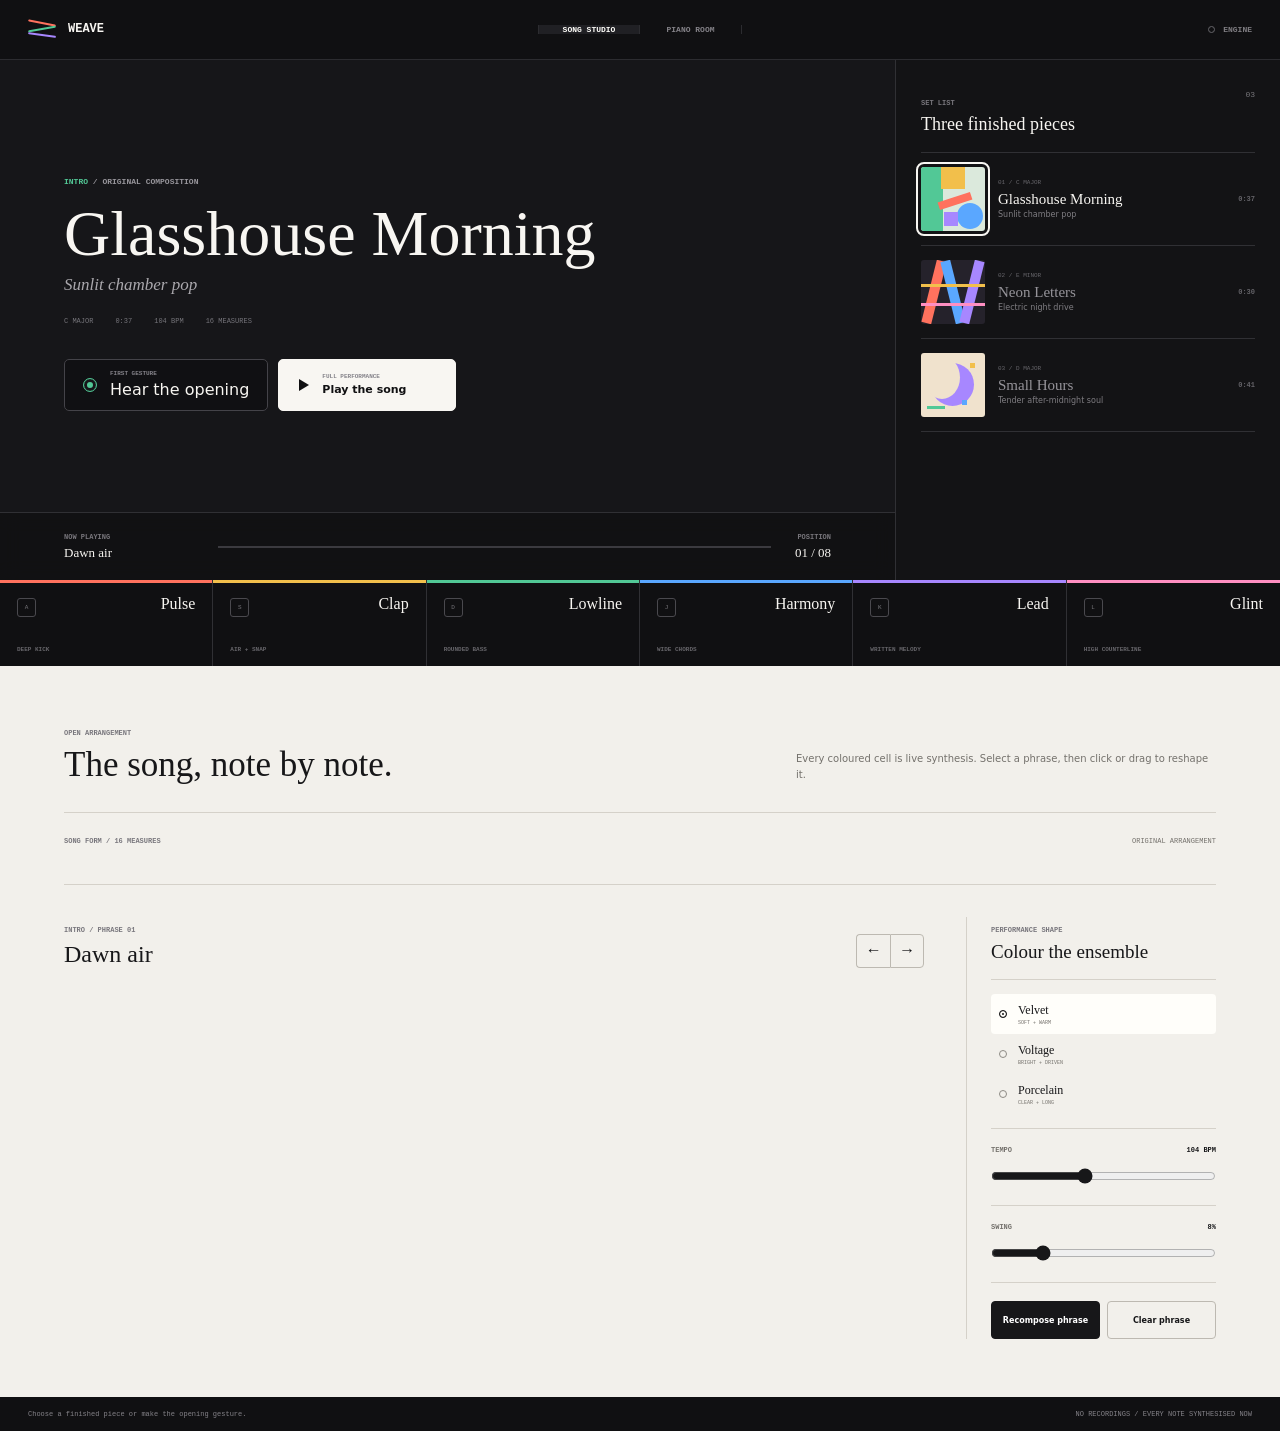
==== commit 0e881ce7: "feat: add a playable piano room" ====
--- a/index.html
+++ b/index.html
@@ -18,12 +18,15 @@
     <main id="instrument-stage" data-testid="instrument" data-state="waiting">
       <header class="topbar">
         <nav aria-label="Primary">
-          <a class="brand" href="#instrument-stage" aria-label="WEAVE home">
+          <a class="brand" href="./index.html" aria-label="WEAVE Song Studio home">
             <span class="weave-mark" aria-hidden="true"><i></i><i></i><i></i></span>
             <strong>WEAVE</strong>
           </a>
         </nav>
-        <p>LIVE SONG INSTRUMENT / 06 VOICES</p>
+        <nav class="view-switch" aria-label="Instrument rooms">
+          <a href="./index.html" aria-current="page">Song Studio</a>
+          <a href="./piano.html">Piano Room</a>
+        </nav>
         <div class="engine-state" aria-hidden="true"><span></span>ENGINE</div>
       </header>
 
--- a/styles.css
+++ b/styles.css
@@ -94,6 +94,27 @@
 
 .topbar p { margin: 0; color: #7f7d82; }
 
+.view-switch {
+  display: flex;
+  align-items: center;
+  align-self: stretch;
+}
+
+.view-switch a {
+  display: grid;
+  place-items: center;
+  min-width: 102px;
+  padding: 0 14px;
+  border-right: 1px solid #2c2c30;
+  color: #858389;
+  text-decoration: none;
+  text-transform: uppercase;
+}
+
+.view-switch a:first-child { border-left: 1px solid #2c2c30; }
+.view-switch a:hover { color: #fffefa; }
+.view-switch a[aria-current="page"] { background: #202024; color: #fffefa; }
+
 .brand {
   display: inline-flex;
   gap: 12px;
@@ -595,6 +616,8 @@
 @media (max-width: 700px) {
   .topbar { grid-template-columns: 1fr auto; height: 54px; padding: 0 14px; }
   .topbar > p { display: none; }
+  .topbar .engine-state { display: none; }
+  .view-switch a { min-width: 0; padding: 0 9px; font-size: 7px; }
 
   .performance-stage { display: block; min-height: 0; }
   #sound-canvas { height: 400px; }
